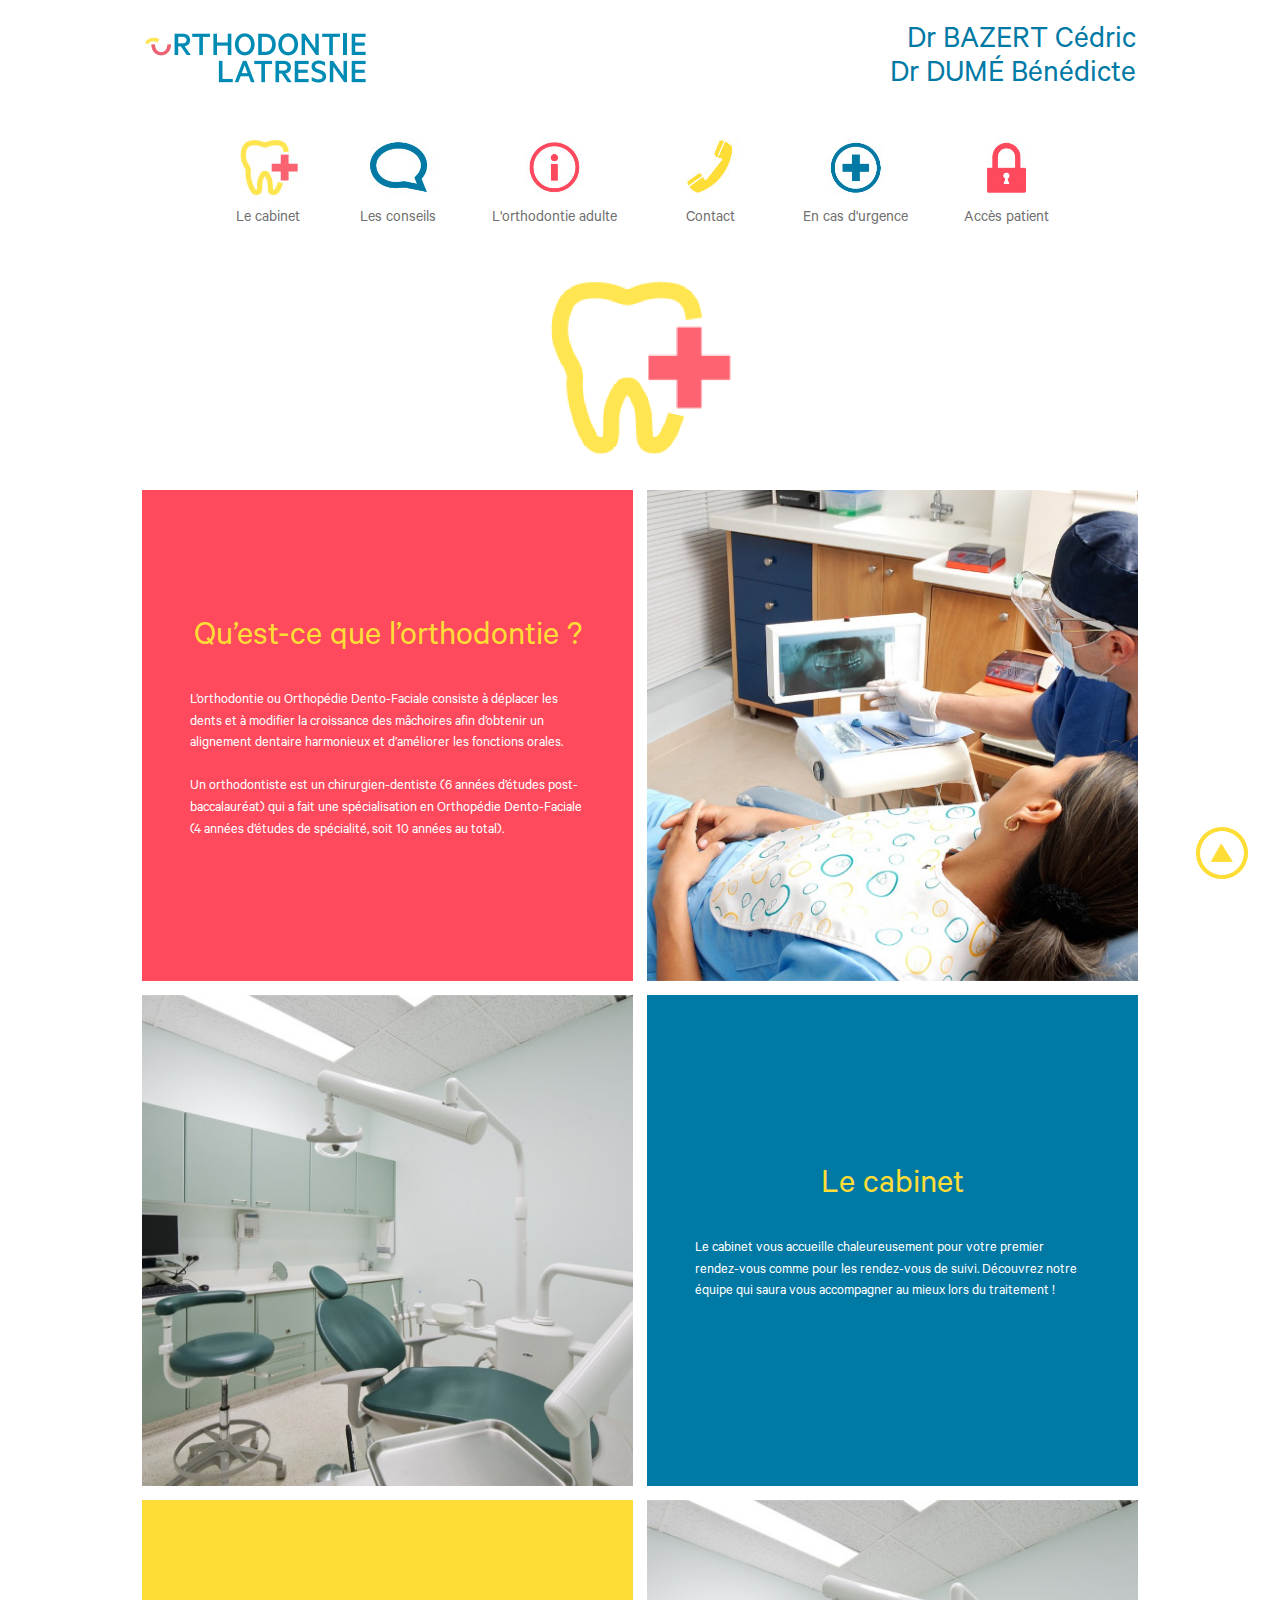
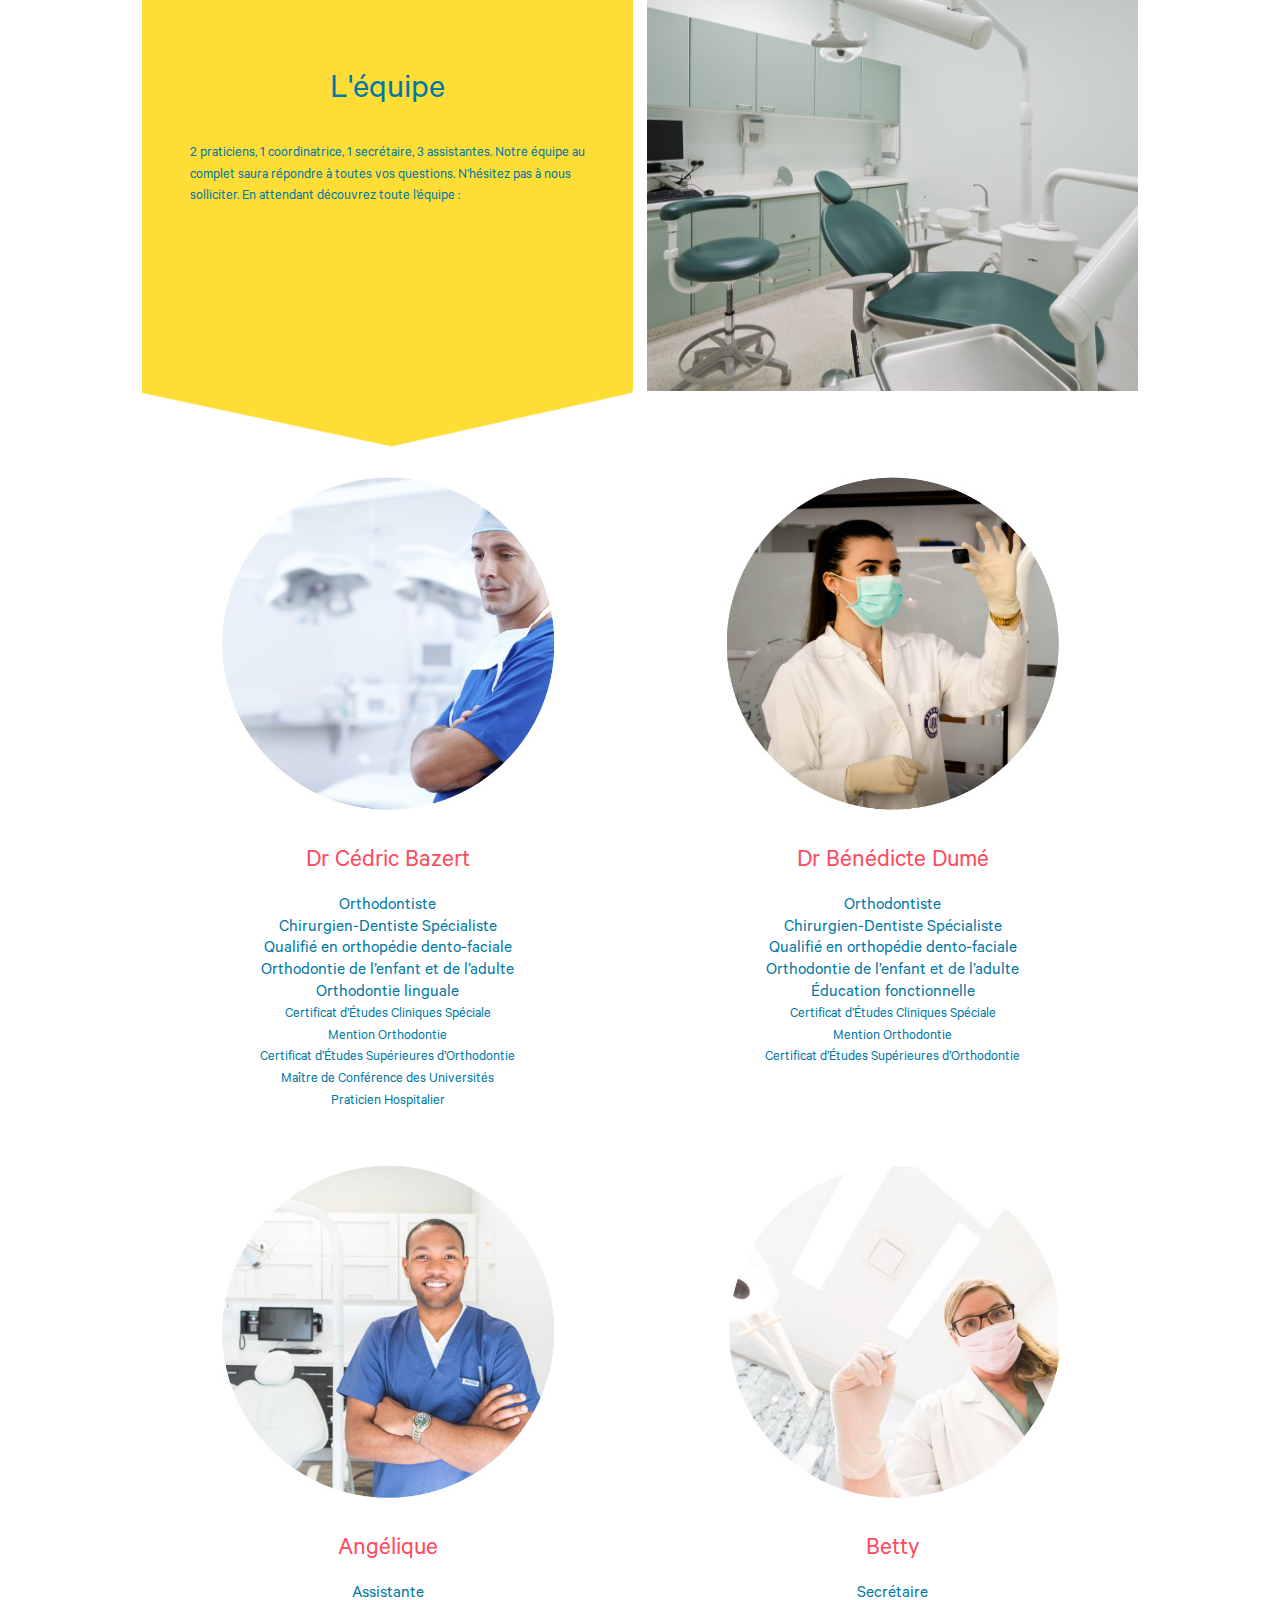
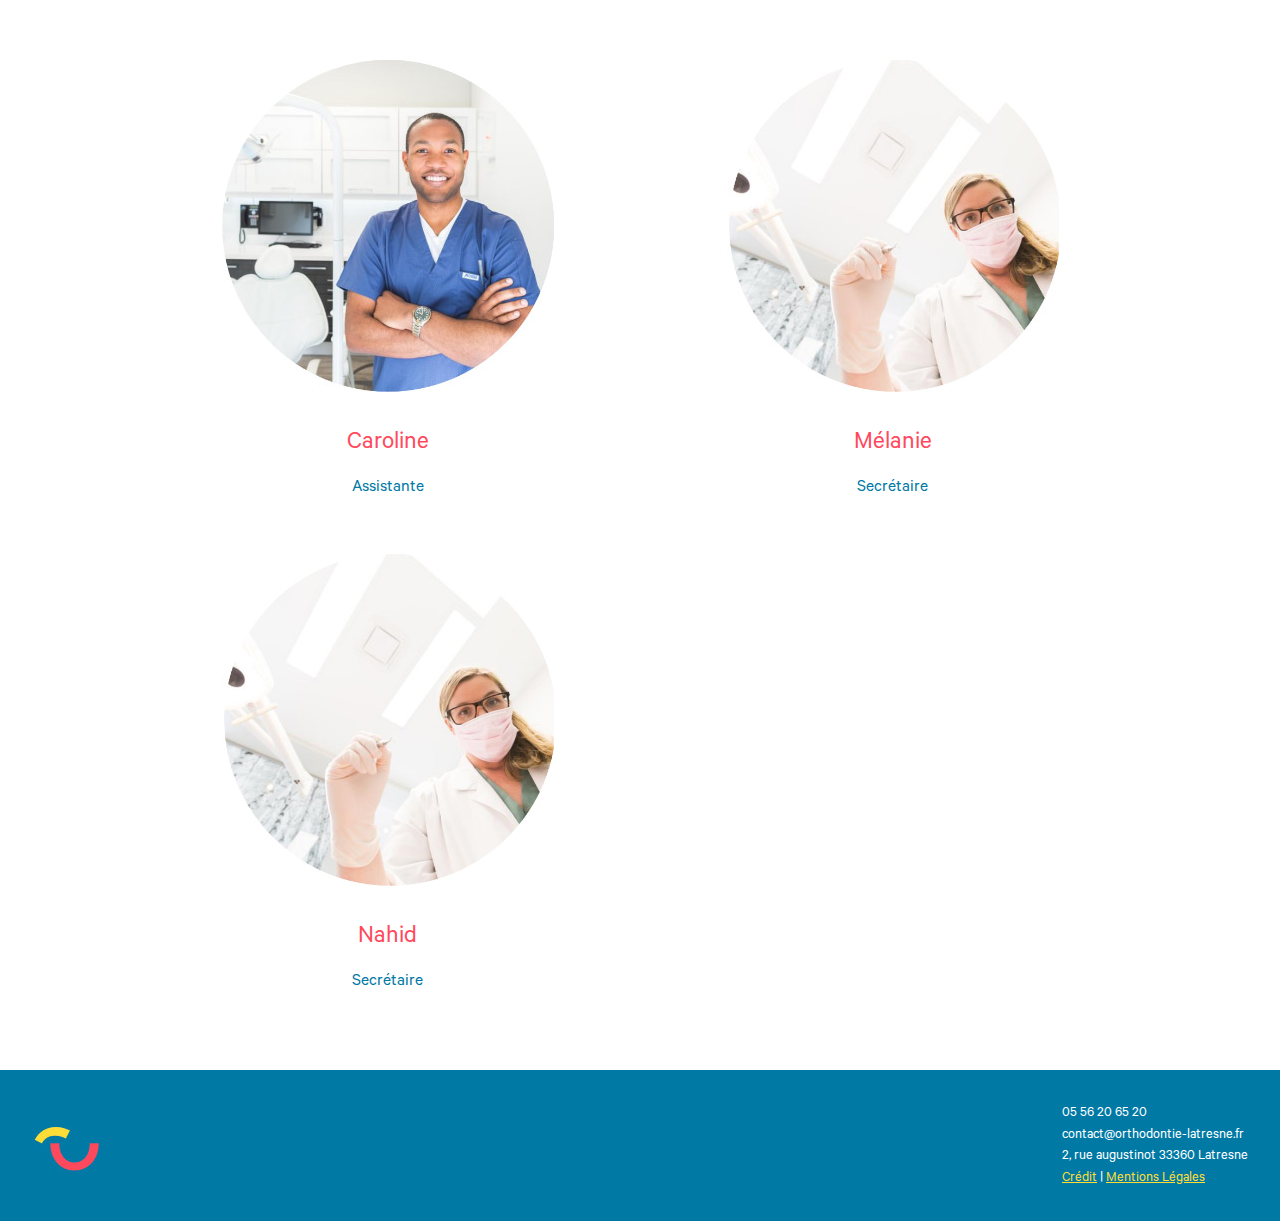
==== cabinet.html @ e1a54021 "V0.4" ====
<!DOCTYPE html>
<html>
<head>
	<meta charset="utf-8">
  <!--<meta http-equiv="Content-Type" content="text/html; charset=UTF-8">-->
  <meta name="viewport" content="width=device-width, initial-scale=1.0">

  <title>Orthodontie Lastresne</title>
<!--[if lt IE 9]>
  <script src="https://oss.maxcdn.com/libs/html5shiv/3.7.0/html5shiv.js"></script>
<![endif]-->
    <link rel="stylesheet" href="css/normalize.css">
  <link href="css/fontawesome-all.css" rel="stylesheet">
   <link rel="stylesheet" href="css/animate.css">
      <link rel="stylesheet" href="css/bootstrap.min.css">
    <link rel="stylesheet" href="style.css">
</head>
<body>


<div class="container-loader">
	<div class="aucentre text-center">
		<span class="loader align-middle"></span>
	</div>
</div>


<header class="d-none" id="top">
	<a class="navbar-brand" href="index.html"><img src="logo.png" alt="Orhodontie Latresne"></a>
	<div class="docteurs">
		 Dr BAZERT Cédric <br>
     Dr DUMÉ Bénédicte
	</div>
</header>


<nav class="navbar d-none"> <!-- navbar-expand-lg navbar-light -->

<!--
  <button class="navbar-toggler" type="button" data-toggle="collapse" data-target="#navbarSupportedContent" aria-controls="navbarSupportedContent" aria-expanded="false" aria-label="Toggle navigation">
    <span class="navbar-toggler-icon"></span>
  </button>
-->

  <div class="navbar-collapse" id="navbarSupportedContent"> <!-- collapse -->
    <ul class="navbar-nav"> <!--  mr-auto -->

     <!-- <li class="nav-item active">
        <a class="nav-link" href="#">Home <span class="sr-only">(current)</span></a>
      </li>-->

      <li class="nav-item">
        <a class="nav-link" href="cabinet.html">
          <img src="menu_cabinet.jpg" alt="Le cabinet"><span class="texte-menu"><br>Le cabinet</span>
      </a>
      </li>
      <li class="nav-item">
        <a class="nav-link" href="conseils.html">
          <img src="menu_conseils.jpg" alt="Les conseils"><span class="texte-menu"><br>Les conseils</span>
      </a>
      </li>
      <li class="nav-item">
        <a class="nav-link" href="ortho.html">
          <img src="menu_orthodontie.jpg" alt="L'orthodontie adulte"><span class="texte-menu"><br>L'orthodontie adulte</span>
      </a>
      </li>
      <li class="nav-item">
        <a class="nav-link" href="contact.html">
          <img src="menu_contact.jpg" alt="Contact"><span class="texte-menu"><br>Contact</span>
      </a>
      </li>
      <li class="nav-item">
        <a class="nav-link" href="urgence.html">
          <img src="menu_urgence.jpg" alt="En cas d'urgence"><span class="texte-menu"><br>En cas d'urgence</span>
        </a>
      </li>   
      <li class="nav-item">
        <a class="nav-link" href="acces.html">
          <img src="menu_acces.jpg" alt="Accès patient"><span class="texte-menu"><br>Accès patient</span>
        </a>
      </li>             
    <!--  <li class="nav-item dropdown">
        <a class="nav-link dropdown-toggle" href="#" id="navbarDropdown" role="button" data-toggle="dropdown" aria-haspopup="true" aria-expanded="false">
          Dropdown
        </a>
        <div class="dropdown-menu" aria-labelledby="navbarDropdown">
          <a class="dropdown-item" href="#">Action</a>
          <a class="dropdown-item" href="#">Another action</a>
          <div class="dropdown-divider"></div>
          <a class="dropdown-item" href="#">Something else here</a>
        </div>
      </li> -->

    </ul>
   <!-- <form class="form-inline my-2 my-lg-0">
      <input class="form-control mr-sm-2" type="search" placeholder="Search" aria-label="Search">
      <button class="btn btn-outline-success my-2 my-sm-0" type="submit">Search</button>
    </form>-->
  </div>
</nav>



<div style="text-align: center; " class="d-none" id="bienvenue">
    <img src="cabinetbig.png" alt="le cabinet" style="max-width: 100%; margin: 1.5rem;">
</div>




<div  id="cabinet" class="container-fluid nopacity">
  
  <div class="row mb-5">

    <div class="col-md-6 ligne" >
      <div class="blocrouge">
          <h1>Qu’est-ce que l’orthodontie ?</h1>
          <p>L’orthodontie ou Orthopédie Dento-Faciale consiste à déplacer les dents et à modifier la croissance des mâchoires afin d’obtenir un alignement dentaire harmonieux et d’améliorer les fonctions orales.<br><br> Un orthodontiste est un chirurgien-dentiste (6 années d’études post-baccalauréat) qui a fait une spécialisation en Orthopédie Dento-Faciale (4 années d’études de spécialité, soit 10 années au total).</p>
      </div>
    </div>

    <div class="col-md-6 text-left ligne">
      <img src="image2hp.jpg" alt="" class="imagecabinet">
    </div>

    <div class="col-md-6 text-right ligne">
      <img src="image4hp.jpg" alt="" class="imagecabinet">
    </div>

    <div class="col-md-6 ligne">
       <div class="blocbleu">
          <h1>Le cabinet</h1>
          <p>Le cabinet vous accueille chaleureusement pour votre premier rendez-vous comme pour les rendez-vous de suivi. Découvrez notre équipe qui saura vous accompagner au mieux lors du traitement !</p>
      </div>
    </div>




    <div class="col-md-6 ligne ">
       <div class="blocjaune bleu">
          <h1 class="bleu">L'équipe</h1>
          <p>2 praticiens, 1 coordinatrice, 1 secrétaire, 3 assistantes. Notre équipe au complet saura répondre à toutes vos questions. N’hésitez pas à nous solliciter. En attendant découvrez toute l’équipe :</p>

      </div>
       <img src="flechejaune.png" class="flechejaune">
    </div>

      <div class="col-md-6 text-left ligne">
      <img src="image4hp.jpg" alt="" class="imagecabinet">
    </div>

  </div>






  <div class="row mb-5">

    <div class="col-md-6 text-center ligne mt-4">
      <img src="equipe2.jpg" alt="">
      <h2>Dr Cédric Bazert</h2>
      <p class="bleu">
        <span>Orthodontiste <br>
        Chirurgien-Dentiste Spécialiste  <br>
        Qualifié en orthopédie dento-faciale  <br>
        Orthodontie de l’enfant et de l’adulte  <br>
        Orthodontie linguale  <br></span>
        Certificat d’Études Cliniques Spéciale  <br>
        Mention Orthodontie  <br>
        Certificat d’Études Supérieures d’Orthodontie  <br>
        Maître de Conférence des Universités  <br>
        Praticien Hospitalier <br>
      </p>
    </div>

    <div class="col-md-6 text-center ligne mt-4">
      <img src="equipe1.jpg" alt="">
      <h2>Dr Bénédicte Dumé</h2>
      <p class="bleu">
        <span>Orthodontiste <br>
        Chirurgien-Dentiste Spécialiste  <br>
        Qualifié en orthopédie dento-faciale  <br>
        Orthodontie de l’enfant et de l’adulte  <br>
        Éducation fonctionnelle  <br></span>
        Certificat d’Études Cliniques Spéciale  <br>
        Mention Orthodontie  <br>
        Certificat d’Études Supérieures d’Orthodontie  <br>
      </p>
    </div>

    <div class="col-md-6 text-center ligne mt-4">
      <img src="equipe3.jpg" alt="">
      <h2>Angélique</h2>
      <p class="bleu">
        <span>Assistante</span>
      </p>
    </div>


    <div class="col-md-6 text-center ligne mt-4">
      <img src="equipe4.jpg" alt="">
      <h2>Betty</h2>
      <p class="bleu">
        <span>Secrétaire</span>
      </p>
    </div>

    <div class="col-md-6 text-center ligne mt-4">
      <img src="equipe3.jpg" alt="">
      <h2>Caroline</h2>
      <p class="bleu">
        <span>Assistante</span>
      </p>
    </div>


    <div class="col-md-6 text-center ligne mt-4">
      <img src="equipe4.jpg" alt="">
      <h2>Mélanie</h2>
      <p class="bleu">
        <span>Secrétaire</span>
      </p>
    </div>

    <div class="col-md-6 text-center ligne mt-4">
      <img src="equipe4.jpg" alt="">
      <h2>Nahid</h2>
      <p class="bleu">
        <span>Secrétaire</span>
      </p>
    </div>

</div>







</div>













<footer class="d-none">
  <img src="logofooter.jpg" alt="" />
  <div>
    05 56 20 65 20 <br>
    contact@orthodontie-latresne.fr<br>
    2, rue augustinot 33360 Latresne<br>
    <a href="" >Crédit</a> | <a href="">Mentions Légales</a>
  </div>
</footer>




<a href="#top" id="backtotop" title="Retourner en haut de la page" style="display: block;"></a>






 <script src="https://ajax.googleapis.com/ajax/libs/jquery/1.9.1/jquery.min.js"></script>
	 <script src="js/bootstrap.min.js" type="text/javascript" charset="utf-8"></script>
<script type='text/javascript' src='js/smooth-scroll.min.js'></script>
	 	<script type='text/javascript' src='js/script.js'></script>


</body>
</html>
---- style.css ----
/*
Theme Name: Orthodontie Lastresne
Theme URI: http://understrap.com
Author: Holger Koenemann
Author URI: http://www.holgerkoenemann.de
GitHub Theme URI: https://github.com/understrap/understrap
Description: Combination of Automattic´s _s theme and Bootstrap 4. Made as a solid starting point for your next theme project and WordPress website. Use it as starter theme or as a parent theme. It is up to you. Including Font Awesome support, built-in widget slider and much more you need for basic websites. IMPORTANT: All developer dependencies are not bundled with this install file. Just download the .zip, extract it and run "npm install" and "gulp copy-assets" inside the extracted /understrap folder.
That downloads everything and moves it in place so that you can recompile your CSS and JS files;
A developer version (with Gulp/node and Sass sources) is available on gitHub: https://github.com/understrap/understrap
A child theme is available on Github, too: https://github.com/understrap/understrap-child;
Version: 0.8.8
License: UnderStrap WordPress Theme, Copyright 2013-2017 Holger Koenemann
UnderStrap is distributed under the terms of the GNU GPL version 2
License URI: http://www.gnu.org/licenses/gpl-2.0.html
Text Domain: understrap
Tags: one-column, custom-menu, featured-images, theme-options, translation-ready

This theme, like WordPress, is licensed under the GPL.
UnderStrap is based on Underscores http://underscores.me/, (C) 2012-2016 Automattic, Inc.

Resource Licenses:
Font Awesome: http://fontawesome.io/license (Font: SIL OFL 1.1, CSS: MIT License)
Bootstrap: http://getbootstrap.com | https://github.com/twbs/bootstrap/blob/master/LICENSE (Code licensed under MIT, documentation under CC BY 3.0.)
Owl Carousel 2: http://www.owlcarousel.owlgraphic.com/ | https://github.com/smashingboxes/OwlCarousel2/blob/develop/LICENSE (Code licensed under MIT)
and of course
jQuery: https://jquery.org | (Code licensed under MIT)
WP Bootstrap Navwalker by Edward McIntyre: https://github.com/twittem/wp-bootstrap-navwalker | GNU GPL
*/

/*
This file is just used to identify the theme in WordPress.
The compiled CSS output can be found in /css/theme.css
The SASS sources for it can be found in /sass/
The dependencies can be found in /src/ after running "gulp copy-assets" terminal command

...and now go out and play!
*/



	    #wpadminbar{
        display:none;
    }



@font-face {
  font-family: Calibre;
  src: url(Calibre-Regular.otf);
}

html{
		overflow: hidden;
}

html, body{
	width: 100%;
	height: 100%;
	font-size: 100%; 
	font-weight: 400;
	color: #FFFFFF;
	background-color: white;
	font-family: Calibre;

}

header{
padding: 1rem;
display: flex;
justify-content: space-between;
align-items: center;
	max-width: 80%;
	margin: 0 auto;
}


.docteurs{
	/*display: inline;*/
	text-align: right;
	color: #0079A5;
	font-size: 2rem;
	line-height: 1.06;
	
}




/*
.navbar-collapse{
	justify-content: center;
}*/


/*
.navbar, .navbar-collapse{
	justify-content: center;
}*/

.navbar-nav{
	justify-content: space-around;
	flex-direction: row;
	max-width: 70%;
	margin: 0 auto;
	flex-wrap: wrap;
}

.nav-link{
	text-align: center;
}

.navbar-light .navbar-nav .nav-link{
	text-align: center;
}

.texte-menu{
	color: #707070;
}

#hp {
	/*text-align: center;*/
	max-width: 80%;
	margin: 0 auto;
}

#hp div {
padding-right: 7px;
padding-left: 7px;
padding-bottom: 14px;
}

#hp img {
max-width: 100%;
}

footer{
	background-color: #0079A5;
	padding: 2rem;
display: flex;
justify-content: space-between;
align-items: center;
color: white;
font-size: .9rem;
}

footer a {
	color : #FFDD37;
	text-decoration: underline;
}
footer a:hover {
	color : #FF495D;
	text-decoration: none;
}

#cabinet {
	/*text-align: center;*/
	max-width: 80%;
	margin: 0 auto;
}
#cabinet div {
padding-right: 7px;
padding-left: 7px;


}
#cabinet .ligne {
margin-bottom: 14px;
}

#cabinet .blocrouge {
background-color: #FF495D; 
max-width:503px; 
height: 100%; 
width: 100%; 
padding: 3rem;
float: right;
overflow: auto;
display: flex;
flex-direction: column;
justify-content: center;
}



#cabinet .blocbleu {
background-color: #0079A5; 
max-width:503px; 
/*max-height: 503px; */
height: 100%; 
width: 100%; 
padding: 3rem;
float: left;
overflow: auto;
display: flex;
flex-direction: column;
justify-content: center;
/*margin-right:auto; 
margin-left:0;*/

}

#cabinet .blocjaune {
background-color: #FFDD37; 
max-width:503px; 
/*max-height: 503px; */
height: 100%; 
width: 100%; 
padding: 3rem;
float: right;
overflow: auto;
display: flex;
flex-direction: column;
justify-content: center;
/*margin-right:auto; 
margin-left:0;*/

}

 img {
max-width: 100%;
}


#cabinet h1 {
font-size: 2.2rem;
color: #FFDD37;
text-align: center;
margin-bottom: 2rem;
}

#cabinet h2 {
font-size: 1.6rem;
color: #FF495D;
margin-top: 2.2rem;
margin-bottom: 1.2rem;
}


#cabinet p {
font-size: 0.9rem;
font-weight: 200;
}

#cabinet p span{
font-size: 1.1rem;
font-weight: 200;
line-height: 1.2rem;
}


.nopacity{
	opacity: 0;
}

#cabinet .bleu{
	color: #0079A5;
}

#cabinet .flechejaune{
width: 100%;
position: relative;
bottom: 0px;
max-width:503px; 
float: right;
}




.bleu{
	color: #0079A5;
}

.rouge{
	color: #FF495D;
}

.jaune{
	color: #FFDD37;
}


#sousmenuconseils .fixed{
position: fixed;
top:100px;
z-index: 100;
background-color: white;
}


#sousmenuconseils a {
	padding-right: 0px;
padding-left: 30px;
}

.bgrouge{
	background-color: #FF495D;
	display: flex;
flex-direction: column;
justify-content: space-around;
align-items: center;
padding: 2rem;
padding-bottom: 1rem;
height: 100%;
}


.bgjaune{
	background-color: #FFDD37;
	display: flex;
flex-direction: column;
justify-content: space-around;
align-items: center;
padding: 2rem;
padding-bottom: 1rem;
height: 100%;
}

.bgbleu{
	background-color: #0079A5;;
	display: flex;
flex-direction: column;
justify-content: space-around;
align-items: center;
padding: 2rem;
padding-bottom: 1rem;
height: 100%;
}


.bgblanc{
	background-color: #FFF;
	display: flex;
flex-direction: column;
justify-content: space-around;
align-items: center;
/*padding: 2rem;*/
padding-bottom: 1rem;
height: 100%;
}

a{
	color: white; 
}
a:hover{
	color: inherit; 
   -webkit-transition: all 1s; /* Safari prior 6.1 */
  transition: all 1s;
}
 .bloc a{
	 
   -webkit-transition: all 1s; /* Safari prior 6.1 */
  transition: all 1s;
}
 .bloc a:hover{
	
  transform: scale(.98, .98);
   -webkit-transition: all 1s; /* Safari prior 6.1 */
  transition: all 1s;
}

 .bloc2 a{
 /*	color: inherit;*/

   -webkit-transition: all 1s; /* Safari prior 6.1 */
  transition: all 1s;
}


 .bloc2 a:hover{
	color: inherit;
 /* transform: translate(0px, 5px);
   -webkit-transition: all 1s;*/
  transition: all 1s;
}
/*
 .bloc2 a:hover>.arrow-downbleu{
	color: inherit;
  transform: translate(0px, 5px);
   -webkit-transition: all 1s; 
  transition: all 1s;
}*/

.bloc2:hover { 
  transform: translate(0px, 4px);
   -webkit-transition: all 1s; /* Safari prior 6.1 */
  transition: all 1s;
 }

a.bleu, a.rouge, a.jaune{
	
	-webkit-transition: all 1s; /* Safari prior 6.1 */
  transition: all 1s;

}


a.bleu:hover{
/* outline: 5px solid grey;*/
color: #0079A5;
 /*color: #FF495D;*/
 /*text-decoration: none;*/
 -webkit-transition: all 1s; /* Safari prior 6.1 */
  transition: all 1s;
 /* transform: scale(.9, .9);*/
}
 a.rouge:hover{
 /*outline: 5px solid grey;*/
 color: #FF495D;
 /*color: #0079A5;*/
 /*text-decoration: none;*/
 -webkit-transition: all 1s; /* Safari prior 6.1 */
  transition: all 1s;
 /* transform: scale(.9, .9);*/
}
 a.jaune:hover{
 /*outline: 5px solid grey;*/
 color: #FFDD37;
 /*color: #0079A5;*/
 /*text-decoration: none;*/
 -webkit-transition: all 1s; /* Safari prior 6.1 */
  transition: all 1s;
 /* transform: scale(.9, .9);*/
}




.arrow-downrouge {
  width: 0; 
  height: 0; 
  border-left: 200px solid transparent;
  border-right: 200px solid transparent;
  
  border-top: 40px solid #FF495D;
 /* -webkit-transition: all 1s;
  transition: all 1s;*/
}

.arrow-downbleu {
  width: 0; 
  height: 0; 
  border-left: 200px solid transparent;
  border-right: 200px solid transparent;
  display: block;
  border-top: 40px solid #0079A5;
 /* -webkit-transition: all 1s; 
  transition: all 1s;*/
}

.arrow-downjaune {
  width: 0; 
  height: 0; 
  border-left: 200px solid transparent;
  border-right: 200px solid transparent;
  
  border-top: 40px solid #FFDD37;
 /* -webkit-transition: all 1s; 
  transition: all 1s;*/
}




#conseils {
	/*text-align: center;*/
	max-width: 80%;
	margin: 0 auto;
}

#conseils .blocrouge {
background-color: #FF495D; 
max-width:503px; 
height: 100%; 
width: 100%; 
padding: 3rem;
float: right;
overflow: auto;
display: flex;
flex-direction: column;
justify-content: center;
}


#conseils h1 {
font-size: 2.2rem;
color: #FFDD37;
text-align: center;
margin-bottom: 2rem;
}


#conseils .ligne {
padding-right: 7px;
padding-left: 7px;
margin-bottom: 14px;
}

#conseils .ligne2 {
padding-right: 4px;
padding-left: 4px;
margin-bottom: 4px;
}

#conseils .bloc2 {
padding: 4px;
}

#conseils .bloc {
padding: 3px;
}


#conseils p {
font-size: 0.9rem;
font-weight: 200;
}


	
	.video-responsive{
    overflow:hidden;
    margin-top: 1rem;
    padding-bottom:56.25%;
    position:relative;
    height:0;
}
.video-responsive iframe{
    left:0;
    top:0;
    height:100%;
    width:100%;
    position:absolute;
}
  .video-fluid{
	  height:100%;
	  width:100%;
	  /* background-color: black; */
  }  



#backtotop {
  display: none; /* Hidden by default */
  position: fixed; /* Fixed/sticky position */
  bottom: 20px; /* Place the button at the bottom of the page */
  right: 30px; /* Place the button 30px from the right */
  z-index: 99; /* Make sure it does not overlap */
  border: none; /* Remove borders */
  outline: none; /* Remove outline */
  /*background-color: red; */
  color: white; /* Text color */
  cursor: pointer; /* Add a mouse pointer on hover */
  padding: 15px; /* Some padding */
  border-radius: 30px; /* Rounded corners */
/*background-color: rgba(0, 0, 0, 1);
            background-repeat: no-repeat;
            background-position: center center;*/
background-image: url(flechetotop.png);  
            height: 55px;
            width: 55px;
            /*transform: rotate(-90deg);*/
}

#backtotop:hover {
  background-color: #555; /* Add a dark-grey background on hover */
}



/*****************LOADER***************/



@keyframes tourne {
    0% { transform: rotate(0deg); }
    100% { transform: rotate(360deg); }
}

@keyframes spin {
    0% { transform: rotate(0deg); }
    100% { transform: rotate(360deg); }
}

.container-loader {
	padding: 0;
	margin: 0;
width: 100%;
height: 100%;
   background-color: #fff; 

	}

	.aucentre{
	
		width: 100%;
		height:100%;
	  transform: translate(-60px, -60px);
		-webkit-transform: translate(-60px, -60px);
	}
	
.loader {
border: 20px solid transparent;
  border-bottom: 20px solid #FF495D;
    border-top: 20px solid #FFDD37; 
    border-radius: 50%;
   width: 150px;
    height: 150px;
position: absolute;
top: 50%;
 	left: 50%;
   animation: spin 2s linear infinite;
	 -webkit-animation: spin 2s linear infinite;

}





/********************RESPONSIVE******************/



@media (max-width: 992px){

/*
	.texte-menu{
		display: none;
	}*/


	.navbar-nav{
	max-width: 95%;
}
	header{
	max-width: 95%;
}
	.docteurs{
	font-size: 1.5rem;
}

#cabinet h1 {
font-size: 1.5rem;

margin-bottom: 1rem;
}

#cabinet p {
font-size: 0.8rem;

}


}

@media (max-width: 700px){

.texte-menu{
	display: none;
}


 }



@media (min-width: 1024px){

#fichesconseils{
	max-width: 80%;
	margin: 0 auto;
}


 }


 @media (min-width: 1297px){



#videos{
	/*max-width: 80%;*/
	margin: 0 auto;
}

 }*
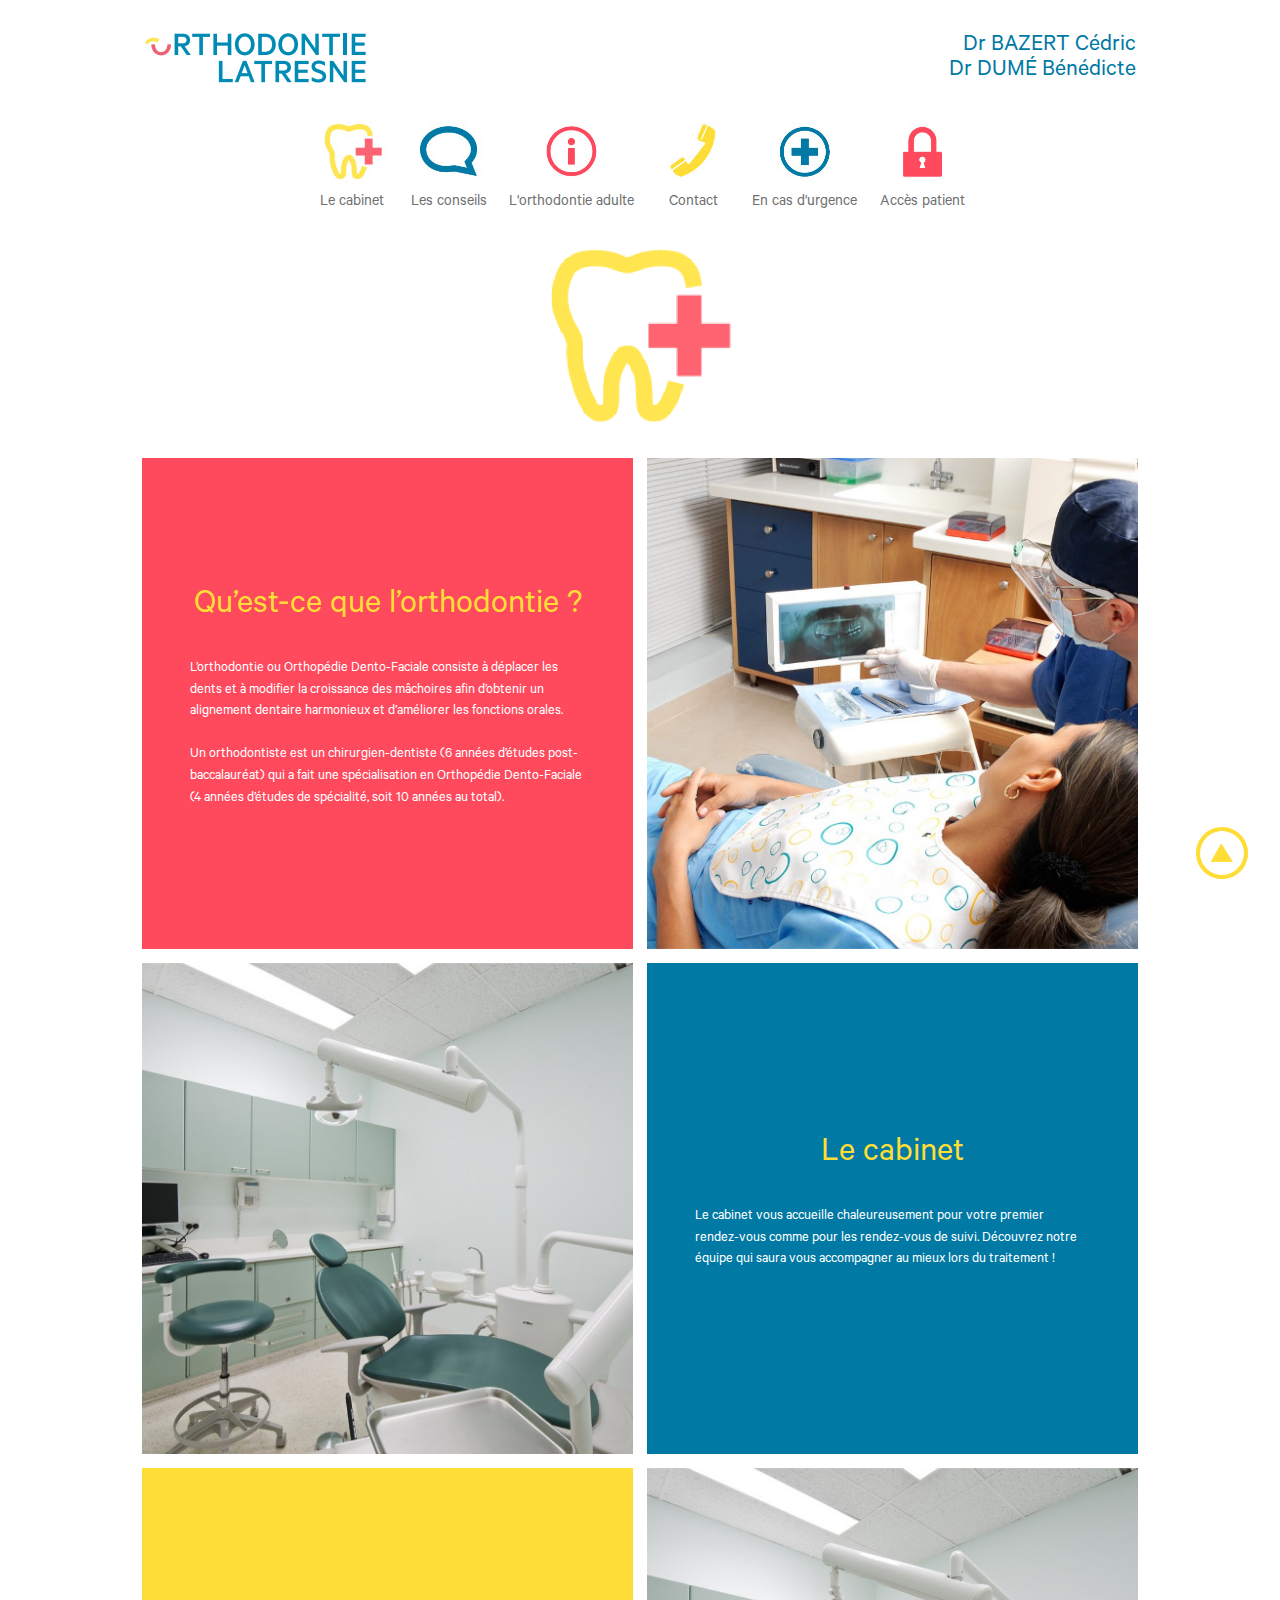
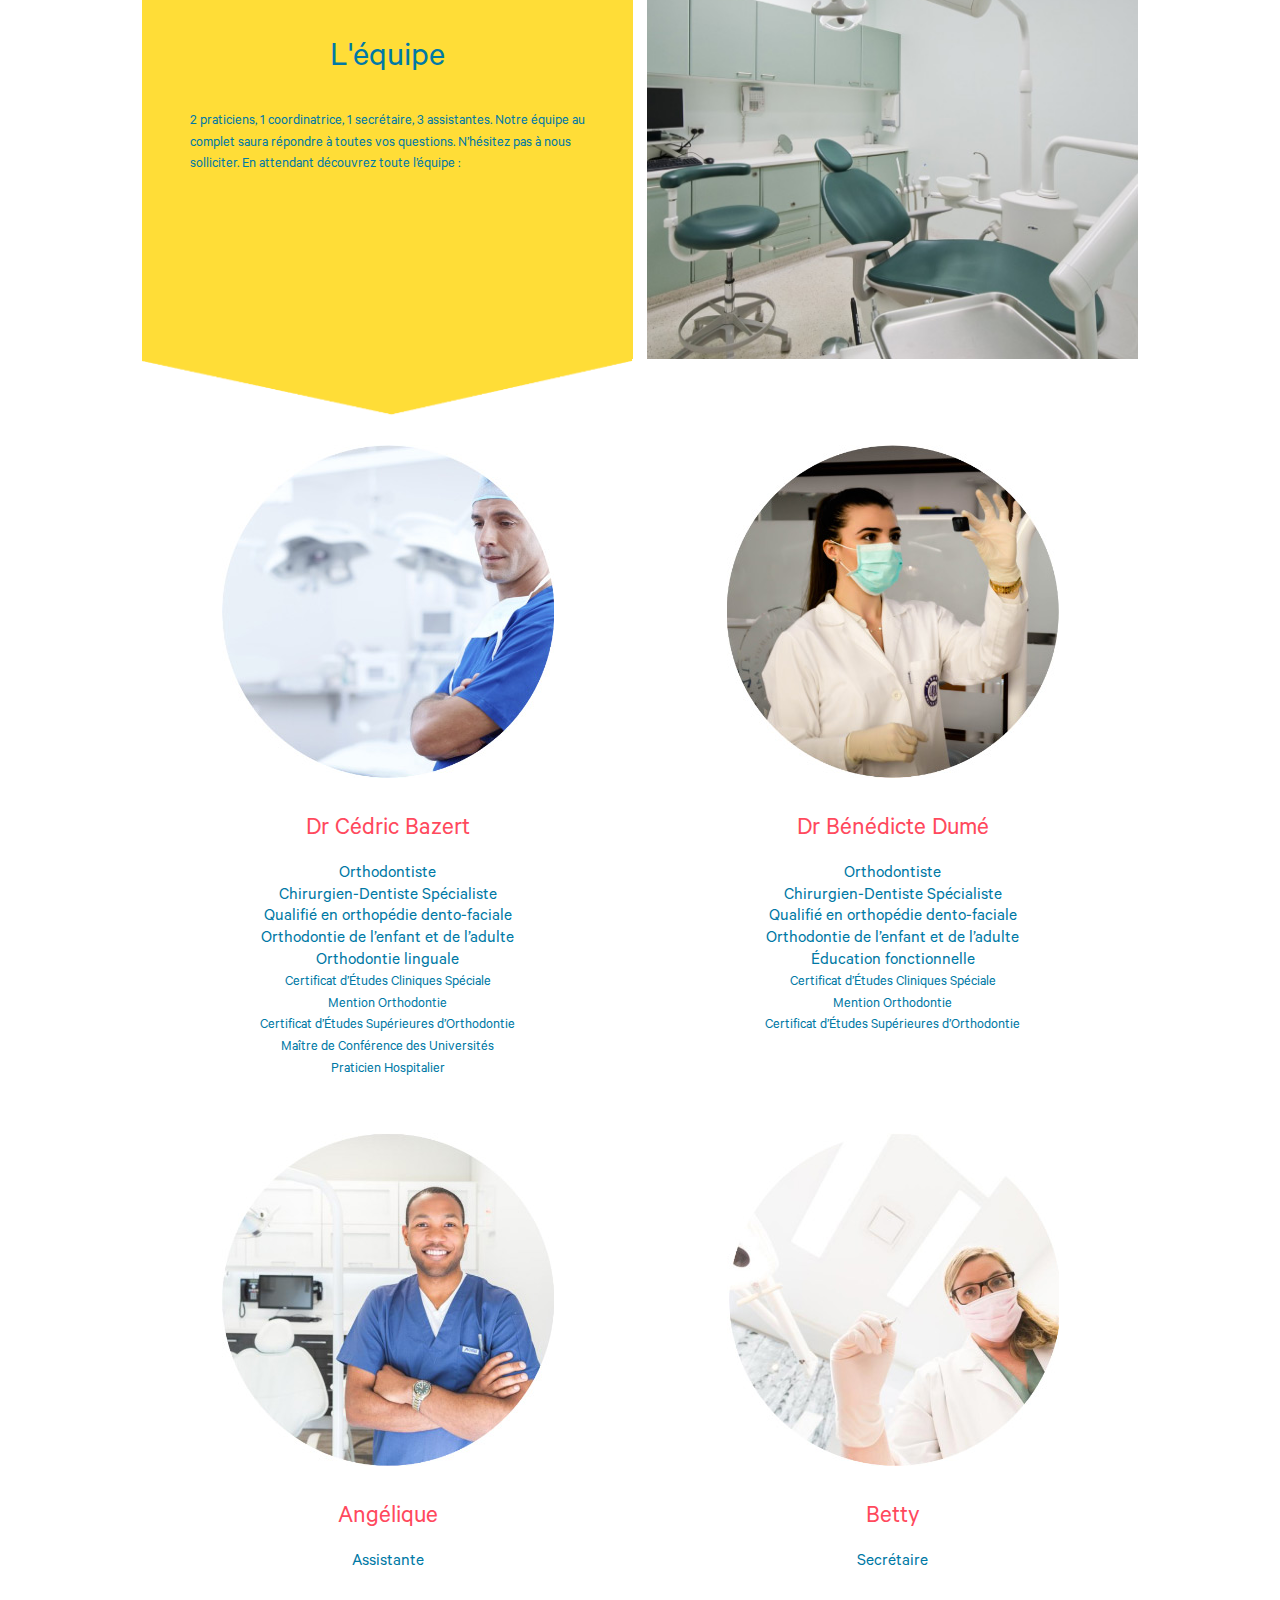
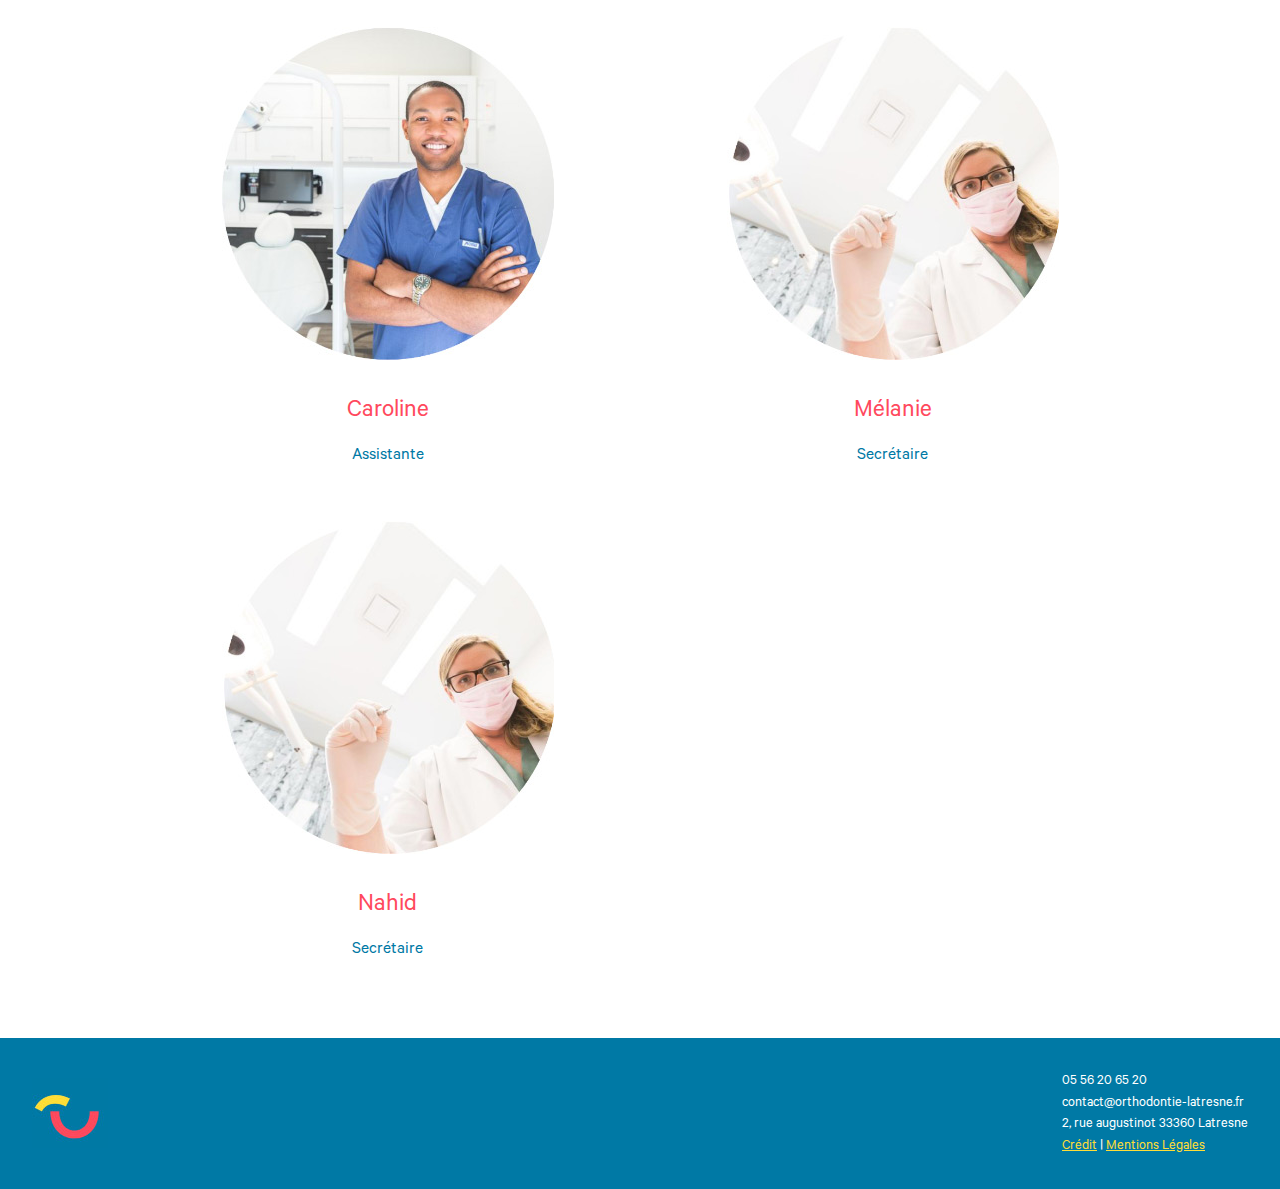
==== commit d0850802: "V0.5" ====
--- a/cabinet.html
+++ b/cabinet.html
@@ -25,16 +25,23 @@
 </div>
 
 
-<header class="d-none" id="top">
-	<a class="navbar-brand" href="index.html"><img src="logo.png" alt="Orhodontie Latresne"></a>
-	<div class="docteurs">
-		 Dr BAZERT Cédric <br>
-     Dr DUMÉ Bénédicte
-	</div>
-</header>
-
-
-<nav class="navbar d-none"> <!-- navbar-expand-lg navbar-light -->
+<header class="d-none fixed-top" id="top"> <!--  sticky-top-->
+
+  <div class="container-fluid">
+    <div class="row">
+      <div class="col-6">
+	     <a class="navbar-brand" href="index.html"><img src="logo.png" alt="Orhodontie Latresne"></a>
+     </div>
+	   <div class="col-6 docteurs">
+		   Dr BAZERT Cédric <br>
+       Dr DUMÉ Bénédicte
+	   </div>
+  </div>
+</div>
+
+
+
+<nav class="navbar d-none; margin-top: 114px;"> <!-- navbar-expand-lg navbar-light -->
 
 <!--
   <button class="navbar-toggler" type="button" data-toggle="collapse" data-target="#navbarSupportedContent" aria-controls="navbarSupportedContent" aria-expanded="false" aria-label="Toggle navigation">
@@ -101,6 +108,11 @@
 
 
 
+
+</header>
+
+
+
 <div style="text-align: center; " class="d-none" id="bienvenue">
     <img src="cabinetbig.png" alt="le cabinet" style="max-width: 100%; margin: 1.5rem;">
 </div>
--- a/style.css
+++ b/style.css
@@ -66,19 +66,31 @@
 
 header{
 padding: 1rem;
-display: flex;
+/*display: flex;
 justify-content: space-between;
-align-items: center;
+align-items: center;*/
 	max-width: 80%;
 	margin: 0 auto;
-}
+	background-color: white;
+	/*position: fixed;*/
+}
+
+header .container-fluid{
+
+	padding: 0;
+} 
+header .row{
+	align-items: center;
+	padding: 0;
+}
+
 
 
 .docteurs{
 	/*display: inline;*/
 	text-align: right;
 	color: #0079A5;
-	font-size: 2rem;
+	font-size: 1.5rem;
 	line-height: 1.06;
 	
 }
@@ -279,18 +291,23 @@
 	color: #FFDD37;
 }
 
-
+/*
 #sousmenuconseils .fixed{
 position: fixed;
 top:100px;
 z-index: 100;
 background-color: white;
-}
-
+}*/
+
+/*
+#sousmenuconseils {
+padding-top: 1rem;
+}*/
 
 #sousmenuconseils a {
 	padding-right: 0px;
 padding-left: 30px;
+
 }
 
 .bgrouge{
@@ -637,7 +654,7 @@
 	max-width: 95%;
 }
 	.docteurs{
-	font-size: 1.5rem;
+	font-size: 1rem;
 }
 
 #cabinet h1 {
@@ -660,6 +677,13 @@
 	display: none;
 }
 
+#conseils .blocrouge{
+	padding: 1rem;
+}
+#conseils h1{
+	font-size: 1.8rem;
+	margin-bottom: 1rem;
+}
 
  }
 
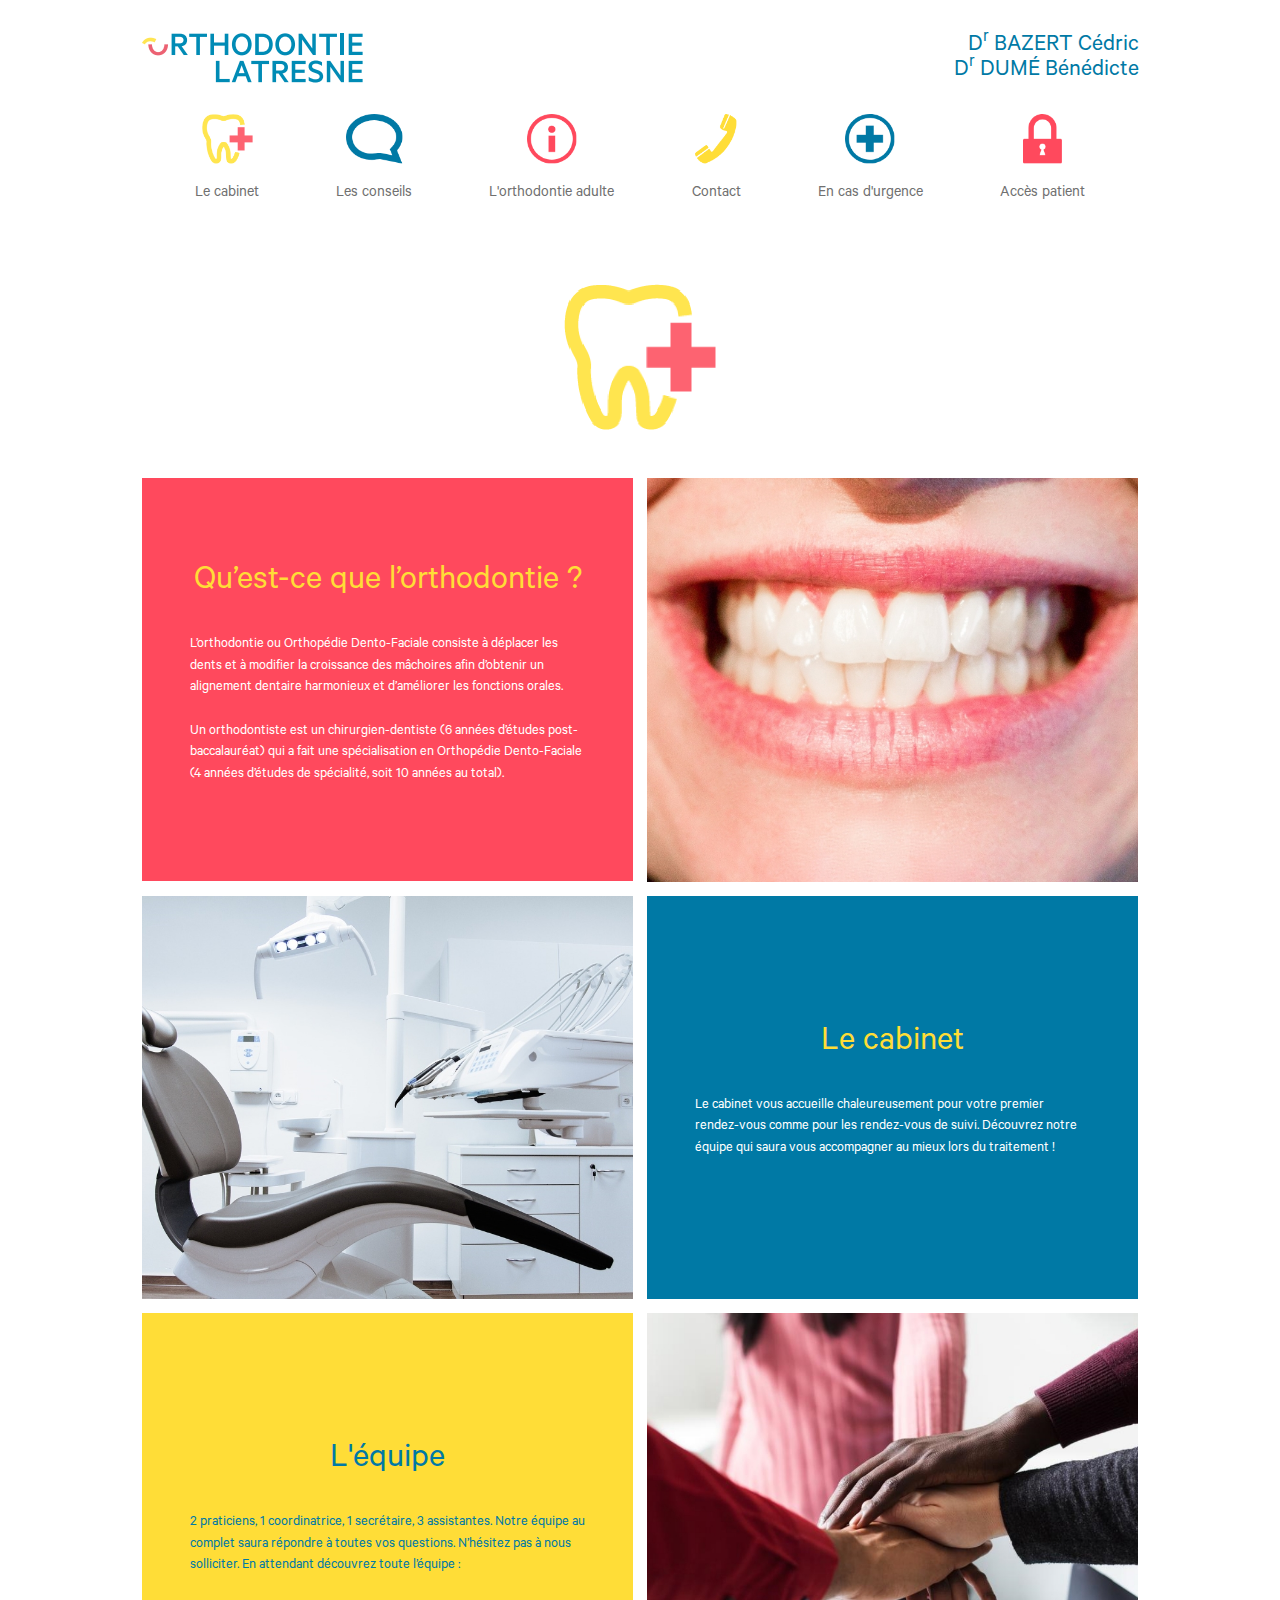
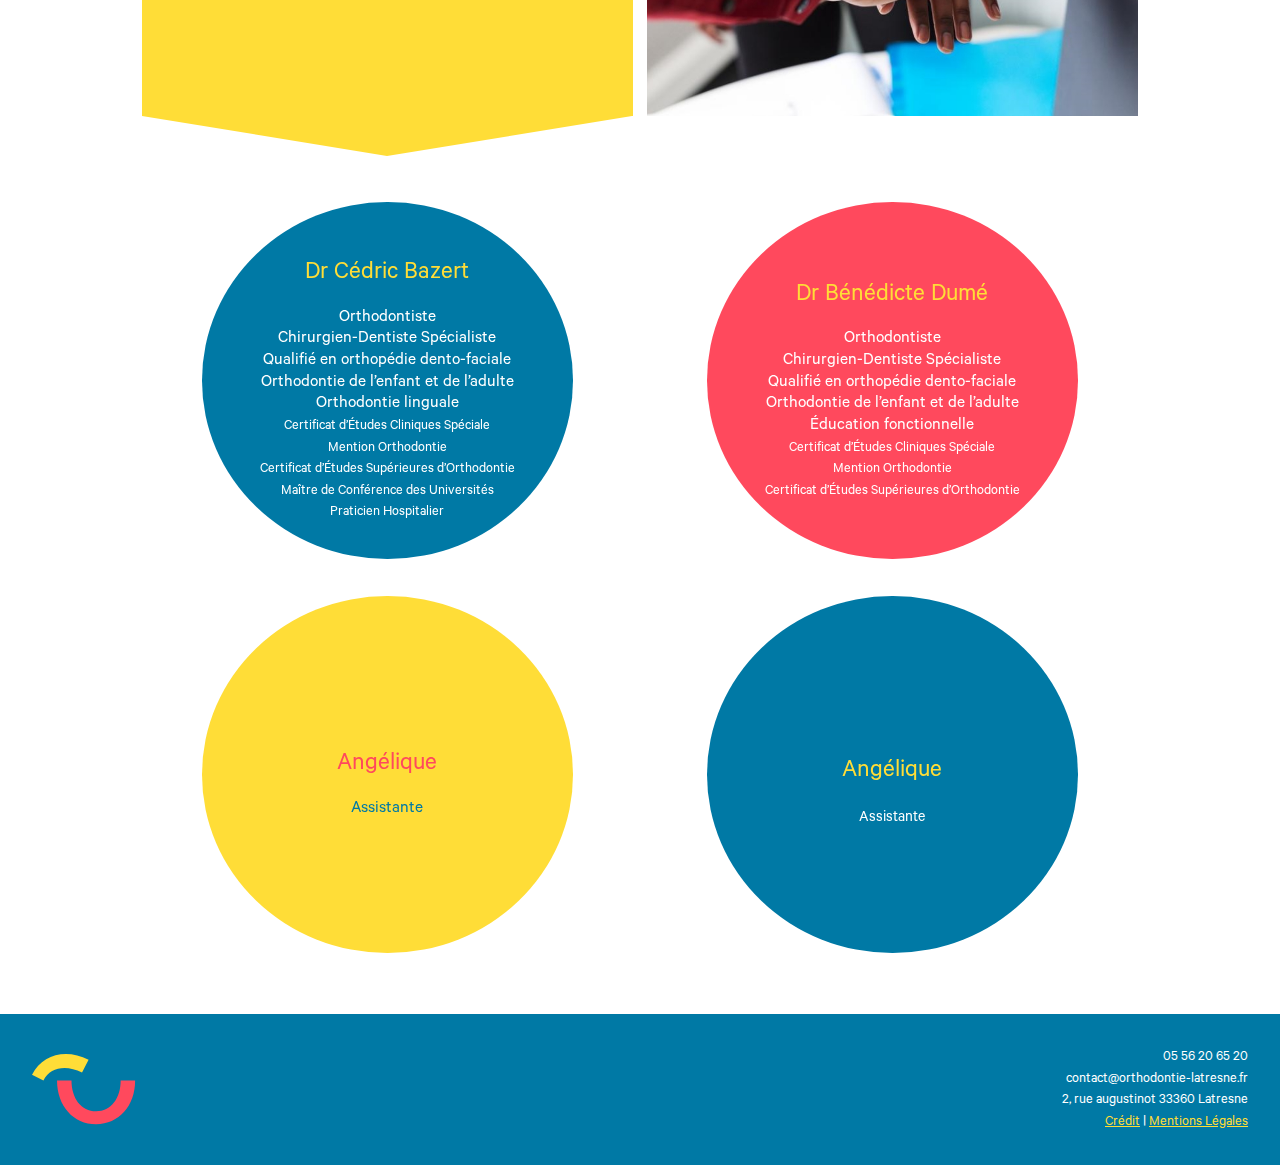
==== commit 3f539efe: "V0.8" ====
--- a/cabinet.html
+++ b/cabinet.html
@@ -25,23 +25,66 @@
 </div>
 
 
-<header class="d-none fixed-top" id="top"> <!--  sticky-top-->
+<header class="d-none fixed-top animated fadeInDown" id="top"> <!--  sticky-top-->
 
   <div class="container-fluid">
     <div class="row">
       <div class="col-6">
 	     <a class="navbar-brand" href="index.html"><img src="logo.png" alt="Orhodontie Latresne"></a>
      </div>
+ <!--   <div class="col-6 p-0">
+
+<nav class="navbar navbar-scroll d-none"> 
+
+  <div class="navbar-collapse" id="navbarSupportedContent"> 
+    <ul class="navbar-nav"> 
+
+      <li class="nav-item">
+        <a class="nav-link" href="cabinet.html">
+          <img src="img/menu_cabinet.png" alt="Le cabinet"><span class="texte-menu"><br>Le cabinet</span>
+      </a>
+      </li>
+      <li class="nav-item">
+        <a class="nav-link" href="conseils.html">
+          <img src="img/menu_conseils.png" alt="Les conseils"><span class="texte-menu"><br>Les conseils</span>
+      </a>
+      </li>
+      <li class="nav-item">
+        <a class="nav-link" href="ortho.html">
+          <img src="img/menu_ortho.png" alt="L'orthodontie adulte" ><span class="texte-menu"><br>L'orthodontie adulte</span>
+      </a>
+      </li>
+      <li class="nav-item">
+        <a class="nav-link" href="contact.html">
+          <img src="img/menu_contact.png" alt="Contact" ><span class="texte-menu"><br>Contact</span>
+      </a>
+      </li>
+      <li class="nav-item">
+        <a class="nav-link" href="urgence.html">
+          <img src="img/menu_urgence.png" alt="En cas d'urgence" ><span class="texte-menu"><br>En cas d'urgence</span>
+        </a>
+      </li>   
+      <li class="nav-item">
+        <a class="nav-link" href="acces.html">
+          <img src="img/menu_patient.png" alt="Accès patient" ><span class="texte-menu"><br>Accès patient</span>
+        </a>
+      </li>         
+
+    </ul>
+  </div>
+</nav>
+
+
+     </div>-->
 	   <div class="col-6 docteurs">
-		   Dr BAZERT Cédric <br>
-       Dr DUMÉ Bénédicte
+       D<sup>r</sup> BAZERT Cédric <br>
+       D<sup>r</sup> DUMÉ Bénédicte
 	   </div>
   </div>
 </div>
 
 
-
-<nav class="navbar d-none; margin-top: 114px;"> <!-- navbar-expand-lg navbar-light -->
+<nav class="navbar d-none "> <!-- navbar-expand-lg navbar-light -->
 
 <!--
   <button class="navbar-toggler" type="button" data-toggle="collapse" data-target="#navbarSupportedContent" aria-controls="navbarSupportedContent" aria-expanded="false" aria-label="Toggle navigation">
@@ -58,34 +101,34 @@
 
       <li class="nav-item">
         <a class="nav-link" href="cabinet.html">
-          <img src="menu_cabinet.jpg" alt="Le cabinet"><span class="texte-menu"><br>Le cabinet</span>
+          <img src="img/menu_cabinet.png" alt="Le cabinet" ><span class="texte-menu"><br>Le cabinet</span>
       </a>
       </li>
       <li class="nav-item">
         <a class="nav-link" href="conseils.html">
-          <img src="menu_conseils.jpg" alt="Les conseils"><span class="texte-menu"><br>Les conseils</span>
+          <img src="img/menu_conseils.png" alt="Les conseils"><span class="texte-menu"><br>Les conseils</span>
       </a>
       </li>
       <li class="nav-item">
         <a class="nav-link" href="ortho.html">
-          <img src="menu_orthodontie.jpg" alt="L'orthodontie adulte"><span class="texte-menu"><br>L'orthodontie adulte</span>
+          <img src="img/menu_ortho.png" alt="L'orthodontie adulte" ><span class="texte-menu"><br>L'orthodontie adulte</span>
       </a>
       </li>
       <li class="nav-item">
         <a class="nav-link" href="contact.html">
-          <img src="menu_contact.jpg" alt="Contact"><span class="texte-menu"><br>Contact</span>
+          <img src="img/menu_contact.png" alt="Contact" ><span class="texte-menu"><br>Contact</span>
       </a>
       </li>
       <li class="nav-item">
         <a class="nav-link" href="urgence.html">
-          <img src="menu_urgence.jpg" alt="En cas d'urgence"><span class="texte-menu"><br>En cas d'urgence</span>
+          <img src="img/menu_urgence.png" alt="En cas d'urgence"><span class="texte-menu"><br>En cas d'urgence</span>
         </a>
       </li>   
       <li class="nav-item">
         <a class="nav-link" href="acces.html">
-          <img src="menu_acces.jpg" alt="Accès patient"><span class="texte-menu"><br>Accès patient</span>
+          <img src="img/menu_patient.png" alt="Accès patient" ><span class="texte-menu"><br>Accès patient</span>
         </a>
-      </li>             
+      </li>         
     <!--  <li class="nav-item dropdown">
         <a class="nav-link dropdown-toggle" href="#" id="navbarDropdown" role="button" data-toggle="dropdown" aria-haspopup="true" aria-expanded="false">
           Dropdown
@@ -114,10 +157,57 @@
 
 
 <div style="text-align: center; " class="d-none" id="bienvenue">
-    <img src="cabinetbig.png" alt="le cabinet" style="max-width: 100%; margin: 1.5rem;">
-</div>
-
-
+    <img src="img/cabinet.png" alt="le cabinet" style="max-width: 100%; margin: 1.5rem;padding: 1.5rem; width:200px;">
+</div>
+
+<div class="popup mentions">
+    <div class="popupcontent mentions animated fadeInDown">
+      <div class="fermernl">
+          <!--<button class="btnfermernl">X</button>-->
+         <button class="btnfermernl"><i class="fas fa-times"></i></button>
+        </div>
+      <div class="row">
+          <div class="col-12">
+            <h3>Mentions légales</h3>
+<p>
+La loi nº 2004-575 du 21 juin 2004 pour la confiance dans l’économie numérique fait obligation au propriétaire d’un site web de porter certaines informations à la connaissance du public : <br />
+Raison sociale : <br />
+Numéro RPPS : <br />
+Siège social : <br />
+Téléphone : <br />
+Siret : <br />
+Responsable du site web : <br />
+<br />
+Ce site est conçu à titre purement informatif et est destiné à tout type de public. Il a été réalisé selon la charte ordinale de qualité relative aux sites Internet et ratifiée par le praticien.<br />
+Ces informations permettent également de présenter le cabinet.<br />
+<br />
+Tous les éléments de ce site web sont protégés par la législation sur le droit d’auteur. Par conséquent, toute reproduction totale ou partielle, utilisation, modification, etc sont interdites sans l’autorisation écrite préalable soit du docteur  soit des ayant-droits des éléments concernés.
+</p>
+          </div>
+                        
+      </div>
+  </div>
+</div>
+
+
+<div class="popup credits">
+    <div class="popupcontent credits animated fadeInDown">
+      <div class="fermernl">
+          <!--<button class="btnfermernl">X</button>-->
+         <button class="btnfermernl"><i class="fas fa-times"></i></button>
+        </div>
+      <div class="row">
+          <div class="col-12">
+            <h3>Crédits</h3>
+<p>
+Design : <a href="http://www.mcgdesign.fr/" target="blank">MCG</a><br />
+Développement : <a href="https://madmind.fr" target="blank">Mathieu Dussault</a>
+</p>
+          </div>
+                        
+      </div>
+  </div>
+</div>
 
 
 <div  id="cabinet" class="container-fluid nopacity">
@@ -132,11 +222,13 @@
     </div>
 
     <div class="col-md-6 text-left ligne">
-      <img src="image2hp.jpg" alt="" class="imagecabinet">
+      <!--<img src="image2hp.jpg" alt="" class="imagecabinet">-->
+       <img src="img/cabinet1.jpg" alt="" class="imagecabinet">
     </div>
 
     <div class="col-md-6 text-right ligne">
-      <img src="image4hp.jpg" alt="" class="imagecabinet">
+     <!-- <img src="image4hp.jpg" alt="" class="imagecabinet">-->
+      <img src="img/cabinet2.jpg" alt="" class="imagecabinet">
     </div>
 
     <div class="col-md-6 ligne">
@@ -155,11 +247,15 @@
           <p>2 praticiens, 1 coordinatrice, 1 secrétaire, 3 assistantes. Notre équipe au complet saura répondre à toutes vos questions. N’hésitez pas à nous solliciter. En attendant découvrez toute l’équipe :</p>
 
       </div>
-       <img src="flechejaune.png" class="flechejaune">
+      <!-- <img src="flechejaune.png" class="flechejaune">-->
+
+
+       <div class="arrow-downjaune2" ></div>
     </div>
 
       <div class="col-md-6 text-left ligne">
-      <img src="image4hp.jpg" alt="" class="imagecabinet">
+         <img src="img/cabinet3.jpg" alt="" class="imagecabinet">
+      <!--<img src="image4hp.jpg" alt="" class="imagecabinet">-->
     </div>
 
   </div>
@@ -171,10 +267,18 @@
 
   <div class="row mb-5">
 
-    <div class="col-md-6 text-center ligne mt-4">
-      <img src="equipe2.jpg" alt="">
-      <h2>Dr Cédric Bazert</h2>
-      <p class="bleu">
+
+
+
+
+    <div class="col-lg-6 text-center ligne mt-4" ontouchstart="this.classList.toggle('hover');">
+      <div class="flip-container">
+       <div class="flipper">
+         <div class="front" >
+            <div class='box'> 
+              <div class='content' id="circleblue">
+      <h2 class="jaune">Dr Cédric Bazert</h2>
+      <p >
         <span>Orthodontiste <br>
         Chirurgien-Dentiste Spécialiste  <br>
         Qualifié en orthopédie dento-faciale  <br>
@@ -186,12 +290,23 @@
         Maître de Conférence des Universités  <br>
         Praticien Hospitalier <br>
       </p>
-    </div>
-
-    <div class="col-md-6 text-center ligne mt-4">
-      <img src="equipe1.jpg" alt="">
-      <h2>Dr Bénédicte Dumé</h2>
-      <p class="bleu">
+              </div>
+            </div> 
+        </div>
+         <div class="back">
+          <img src="img/equipe1.png" alt="">        
+          </div>
+       </div>
+     </div>
+    </div>
+        <div class="col-lg-6 text-center ligne mt-4" ontouchstart="this.classList.toggle('hover');">
+      <div class="flip-container">
+       <div class="flipper">
+         <div class="front" >
+            <div class='box'> 
+              <div class='content' id="circlered">
+      <h2 class="jaune">Dr Bénédicte Dumé</h2>
+      <p>
         <span>Orthodontiste <br>
         Chirurgien-Dentiste Spécialiste  <br>
         Qualifié en orthopédie dento-faciale  <br>
@@ -201,15 +316,65 @@
         Mention Orthodontie  <br>
         Certificat d’Études Supérieures d’Orthodontie  <br>
       </p>
-    </div>
-
-    <div class="col-md-6 text-center ligne mt-4">
+              </div>
+            </div> 
+        </div>
+         <div class="back">
+          <img src="img/equipe2.png" alt="">        
+          </div>
+       </div>
+     </div>
+    </div>
+
+
+    <div class="col-lg-6 text-center ligne mt-4" ontouchstart="this.classList.toggle('hover');">
+      <div class="flip-container">
+       <div class="flipper">
+         <div class="front" >
+            <div class='box'> 
+              <div class='content' id="circlejaune">
+                <h2>Angélique</h2>
+                <p class="bleu">
+                <span>Assistante</span>
+              </p>
+              </div>
+            </div> 
+        </div>
+         <div class="back">
+          <img src="img/equipe3.png" alt="">        
+          </div>
+       </div>
+     </div>
+    </div>
+        <div class="col-lg-6 text-center ligne mt-4" ontouchstart="this.classList.toggle('hover');">
+      <div class="flip-container">
+       <div class="flipper">
+         <div class="front" >
+            <div class='box'> 
+              <div class='content' id="circleblue">
+                 <h2 class="jaune">Angélique</h2>
+                <span>Assistante</span>
+              </div>
+            </div> 
+        </div>
+         <div class="back">
+          <img src="img/equipe4.png" alt="">        
+          </div>
+       </div>
+     </div>
+    </div>
+
+
+
+<!--
+   <div class="col-md-6 text-center ligne mt-4">
       <img src="equipe3.jpg" alt="">
       <h2>Angélique</h2>
       <p class="bleu">
         <span>Assistante</span>
       </p>
     </div>
+
 
 
     <div class="col-md-6 text-center ligne mt-4">
@@ -243,30 +408,45 @@
       <p class="bleu">
         <span>Secrétaire</span>
       </p>
-    </div>
-
-</div>
-
-
-
-
-
-
-
-</div>
-
-
-
-
-
-
-
-
-
-
-
-
-
+    </div>-->
+
+</div>
+
+
+
+
+
+
+
+</div>
+
+
+
+
+
+
+
+<footer class="d-none">
+  <div class="container-fluid">
+    <div class="row">
+      <div class="col-6">
+        <img src="img/logofooterblanc.png" alt="" />
+      </div>
+      <div class="col-6 text-right">
+        05 56 20 65 20 <br>
+        contact@orthodontie-latresne.fr<br>
+        2, rue augustinot 33360 Latresne<br>
+        <a href="javascript:$('.popup.credits').show();" class="liencredits">Crédit</a> | <a href="javascript:$('.popup.mentions').show();"  class="lienmentions">Mentions Légales</a>
+      </div>
+    </div>
+  </div>
+</footer>
+
+
+
+
+
+<!--
 <footer class="d-none">
   <img src="logofooter.jpg" alt="" />
   <div>
@@ -276,11 +456,11 @@
     <a href="" >Crédit</a> | <a href="">Mentions Légales</a>
   </div>
 </footer>
-
-
-
-
-<a href="#top" id="backtotop" title="Retourner en haut de la page" style="display: block;"></a>
+-->
+
+
+
+<a href="#top" class="d-none"  id="backtotop" title="Retourner en haut de la page" style="display: block;"></a>
 
 
 
--- a/style.css
+++ b/style.css
@@ -38,19 +38,19 @@
 
 
 
-	    #wpadminbar{
-        display:none;
-    }
+#wpadminbar{
+	display:none;
+}
 
 
 
 @font-face {
-  font-family: Calibre;
-  src: url(Calibre-Regular.otf);
+	font-family: Calibre;
+	src: url(Calibre-Regular.otf);
 }
 
 html{
-		overflow: hidden;
+	overflow: hidden;
 }
 
 html, body{
@@ -65,35 +65,48 @@
 }
 
 header{
-padding: 1rem;
+	padding: 1rem;
 /*display: flex;
 justify-content: space-between;
 align-items: center;*/
-	max-width: 80%;
-	margin: 0 auto;
-	background-color: white;
-	/*position: fixed;*/
-}
-
-header .container-fluid{
-
-	padding: 0;
-} 
-header .row{
-	align-items: center;
-	padding: 0;
-}
-
-
-
-.docteurs{
-	/*display: inline;*/
-	text-align: right;
-	color: #0079A5;
-	font-size: 1.5rem;
-	line-height: 1.06;
-	
-}
+
+background-color: white;
+/*position: fixed;*/
+
+/*
+	   -webkit-transition: all 1s; 
+	   transition: all 1s;*/
+	}
+
+	header .container-fluid{
+
+		padding: 0;
+		max-width: 80%;
+		margin: 0 auto;
+	} 
+	header .row{
+		align-items: center;
+		padding: 0;
+	}
+
+	#sousmenuconseils{
+		max-width: 80%;
+		margin: 0 auto;
+	}
+
+	.navbar{
+		max-width: 80%;
+		margin: 0 auto;
+	}
+
+	.docteurs{
+		/*display: inline;*/
+		text-align: right;
+		color: #0079A5;
+		font-size: 1.5rem;
+		line-height: 1.06;
+
+	}
 
 
 
@@ -101,32 +114,58 @@
 /*
 .navbar-collapse{
 	justify-content: center;
-}*/
+	}*/
 
 
 /*
 .navbar, .navbar-collapse{
 	justify-content: center;
-}*/
-
-.navbar-nav{
-	justify-content: space-around;
-	flex-direction: row;
-	max-width: 70%;
-	margin: 0 auto;
-	flex-wrap: wrap;
-}
-
-.nav-link{
-	text-align: center;
-}
-
-.navbar-light .navbar-nav .nav-link{
-	text-align: center;
+	}*/
+
+	.navbar-nav{
+		justify-content: space-around;
+		flex-direction: row;
+		/*max-width: 70%;*/
+		margin: 0 auto;
+		flex-wrap: wrap;
+
+	}
+
+	.navbar-nav img{
+
+		max-height: 50px;
+		margin-bottom: 1rem;
+	}
+
+	.nav-link{
+		text-align: center;
+	}
+
+	.navbar-light .navbar-nav .nav-link{
+		text-align: center;
+	}
+
+
+	.navbar-scroll {
+		padding: 0;
+		padding-bottom: 5px;
+  /* -webkit-transition: all 0.25s ease-in;
+  transition: all 0.25s ease-in;*/
+
+}
+
+.navbar-scroll img{
+	max-height: 35px;
+	margin-bottom: 0rem;
+
+}
+.navbar-scroll .texte-menu{
+	display: none;
 }
 
 .texte-menu{
 	color: #707070;
+	/*margin-top: 1rem;*/
 }
 
 #hp {
@@ -136,25 +175,39 @@
 }
 
 #hp div {
-padding-right: 7px;
-padding-left: 7px;
-padding-bottom: 14px;
+	padding-right: 7px;
+	padding-left: 7px;
+	padding-bottom: 14px;
 }
 
 #hp img {
-max-width: 100%;
+	max-width: 100%;
 }
 
 footer{
 	background-color: #0079A5;
-	padding: 2rem;
-display: flex;
+	/*padding: 2rem;*/
+/*display: flex;
 justify-content: space-between;
-align-items: center;
+align-items: center;*/
 color: white;
 font-size: .9rem;
 }
 
+footer .container-fluid{
+	background-color: #0079A5;
+	justify-content: space-between;
+	/*color: #0079A5;*/
+	padding: 2rem;
+
+}
+
+footer .row{
+
+	justify-content: space-between;
+	align-items: center;
+
+}
 footer a {
 	color : #FFDD37;
 	text-decoration: underline;
@@ -163,6 +216,31 @@
 	color : #FF495D;
 	text-decoration: none;
 }
+
+footer .inverse{
+	background-color: #FFF;
+	justify-content: space-between;
+	color: #0079A5;
+	padding: 2rem;
+
+}
+
+footer .inverse .row{
+	background-color: #FFF;
+	justify-content: space-between;
+	align-items: center;
+
+}
+
+footer .inverse a {
+	color : #FF495D;
+	text-decoration: underline;
+}
+footer .inverse a:hover {
+	color : #FFDD37;
+	text-decoration: none;
+}
+
 
 #cabinet {
 	/*text-align: center;*/
@@ -170,93 +248,93 @@
 	margin: 0 auto;
 }
 #cabinet div {
-padding-right: 7px;
-padding-left: 7px;
+	padding-right: 7px;
+	padding-left: 7px;
 
 
 }
 #cabinet .ligne {
-margin-bottom: 14px;
+	margin-bottom: 14px;
 }
 
 #cabinet .blocrouge {
-background-color: #FF495D; 
-max-width:503px; 
-height: 100%; 
-width: 100%; 
-padding: 3rem;
-float: right;
-overflow: auto;
-display: flex;
-flex-direction: column;
-justify-content: center;
+	background-color: #FF495D; 
+	/*max-width:503px; */
+	height: 100%; 
+	width: 100%; 
+	padding: 3rem;
+	float: right;
+	overflow: auto;
+	display: flex;
+	flex-direction: column;
+	justify-content: center;
 }
 
 
 
 #cabinet .blocbleu {
-background-color: #0079A5; 
-max-width:503px; 
-/*max-height: 503px; */
-height: 100%; 
-width: 100%; 
-padding: 3rem;
-float: left;
-overflow: auto;
-display: flex;
-flex-direction: column;
-justify-content: center;
+	background-color: #0079A5; 
+	/*max-width:503px; */
+	/*max-height: 503px; */
+	height: 100%; 
+	width: 100%; 
+	padding: 3rem;
+	float: left;
+	overflow: auto;
+	display: flex;
+	flex-direction: column;
+	justify-content: center;
 /*margin-right:auto; 
 margin-left:0;*/
 
 }
 
 #cabinet .blocjaune {
-background-color: #FFDD37; 
-max-width:503px; 
-/*max-height: 503px; */
-height: 100%; 
-width: 100%; 
-padding: 3rem;
-float: right;
-overflow: auto;
-display: flex;
-flex-direction: column;
-justify-content: center;
+	background-color: #FFDD37; 
+	/*max-width:503px; */
+	/*max-height: 503px; */
+	height: 100%; 
+	width: 100%; 
+	padding: 3rem;
+	float: right;
+	overflow: auto;
+	display: flex;
+	flex-direction: column;
+	justify-content: center;
 /*margin-right:auto; 
 margin-left:0;*/
 
 }
 
- img {
-max-width: 100%;
+img {
+	max-width: 100%;
 }
 
 
 #cabinet h1 {
-font-size: 2.2rem;
-color: #FFDD37;
-text-align: center;
-margin-bottom: 2rem;
+	font-size: 2.2rem;
+	color: #FFDD37;
+	text-align: center;
+	margin-bottom: 2rem;
 }
 
 #cabinet h2 {
-font-size: 1.6rem;
-color: #FF495D;
-margin-top: 2.2rem;
-margin-bottom: 1.2rem;
+	font-size: 1.6rem;
+	color: #FF495D;
+	margin-top: 2.2rem;
+	margin-bottom: 1.2rem;
 }
 
 
 #cabinet p {
-font-size: 0.9rem;
-font-weight: 200;
+	font-size: 0.9rem;
+	font-weight: 200;
 }
 
 #cabinet p span{
-font-size: 1.1rem;
-font-weight: 200;
-line-height: 1.2rem;
+	font-size: 1.1rem;
+	font-weight: 200;
+	line-height: 1.2rem;
 }
 
 
@@ -269,91 +347,290 @@
 }
 
 #cabinet .flechejaune{
-width: 100%;
+	width: 100%;
+	position: relative;
+	bottom: 0px;
+	/*max-width:503px;*/ 
+	float: right;
+}
+
+
+
+/****************POPUP**********************/
+
+
+.popup{
+
+    position: fixed;
+    width: 100%;
+    height:100%;
+    background-color: rgba(4, 4, 21, .3);
+
+    padding-left: 20%;
+    padding-right: 20%;
+    top: 0;
+     padding-top: 10%;
+   
+    display: none;
+    z-index: 50000;
+    	transition: all .3s ease-out;
+    -webkit-transition:all .3s ease-out;
+    -o-transition:all .3s ease-out;
+    -moz-transition:all .3s ease-out;
+    -ms-transition:all .3s ease-out;
+
+ 
+    
+}
+
+.popupcontent{
 position: relative;
-bottom: 0px;
-max-width:503px; 
-float: right;
-}
-
-
+	/*background-color: #F0F0EF;*/
+     margin : 0 auto;
+    padding-top: 1.5rem;
+    padding-bottom: 1.5rem;
+    padding-left: 3rem;
+    padding-right: 3rem;
+    color: #fff;
+    box-shadow: 0px 0px 30px rgba(0, 0, 0, 0.5); 
+    overflow: auto;
+    max-height: 80%;
+    
+}
+
+.popupcontent h3{
+	color: #FFDD37;	
+	/*margin-bottom: 2rem;*/
+}
+
+.popupcontent p{
+	padding : 2rem;
+}
+
+.popupcontent.mentions, .popupcontent.credits{
+background-color: #0079A5;
+
+}
+
+.fermernl{
+
+position: absolute;
+top: 10px;
+right:10px;
+
+}
+
+.btnfermernl{
+    background-color: transparent;
+   /* background-image: url('img/fermerpopup.png');*/
+     color: #FF495D;
+     font-size: 2.1rem;
+     border: none;
+     	-webkit-transition: all 1s; /* Safari prior 6.1 */
+	transition: all 1s;
+	cursor: pointer;
+}
+
+
+.btnfermernl:hover{
+  /* background-color: #fff;*/
+     color: #fff;
+     /*opacity: .5;*/
+        border: none;
+        outline: none;
+     	-webkit-transition: all 1s; /* Safari prior 6.1 */
+	transition: all 1s;
+
+}
+
+/*****************************CARTE FLIP*****************************/
+/* entire container, keeps perspective */
+.flip-container {
+	perspective: 680;
+	-webkit-perspective : 680;
+	position: relative;
+	width: 100%;		/* desired width */
+	margin: 0 auto;
+	/*margin-bottom: 3rem;*/
+	/*min-height: 333px;*/
+
+}
+
+/*
+.flip-container:before{
+	padding-top: 100%;
+	content: "";
+	display: block;
+	}*/
+
+	/* flip the pane when hovered */
+	.flip-container:hover .flipper, .flip-container.hover .flipper {
+		transform: rotateY(180deg);
+	}
+
+/*.flip-container, .front, .back {
+	width: 320px;
+	height: 480px;
+	}*/
+
+	/* flip speed goes here */
+	.flipper {
+		transition: 0.6s;
+		transform-style: preserve-3d;
+		text-align: center;
+		position: relative;
+	}
+
+	/* hide back of pane during swap */
+	.front, .back {
+		backface-visibility: hidden;
+
+		position: absolute;
+		top: 0;
+		left: 0;
+		width: 100%;
+
+	}
+
+	/* front pane, placed above back */
+	.front {
+		z-index: 2;
+		/* for firefox 31 */
+		transform: rotateY(0deg);
+		/*	background-color: red;*/
+	}
+
+	/* back, initially hidden pane */
+	.back {
+		transform: rotateY(180deg);
+	}
+
+	.back img{
+		width: 80%; 
+		margin: 0 auto;
+	}
+
+      /*   .circle:before {
+  content: ' \25CF';
+  font-size: 333px;
+  color: red;
+  }*/
+
+
+
+  #circlered {
+  	background: #FF495D;
+   /* width: 200px;
+   height: 200px;*/
+   border-radius: 50%;
+   display: flex;
+   flex-direction: column;
+   justify-content: center;
+}
+  #circleblue {
+  	background: #0079A5;
+   /* width: 200px;
+   height: 200px;*/
+   border-radius: 50%;
+   display: flex;
+   flex-direction: column;
+   justify-content: center;
+}
+  #circlejaune {
+  	background: #FFDD37;
+   /* width: 200px;
+   height: 200px;*/
+   border-radius: 50%;
+   display: flex;
+   flex-direction: column;
+   justify-content: center;
+}
+.box{
+	position: relative;
+	width: 80%;		/* desired width */
+	margin: 0 auto;
+}
+.box:before{
+	content: "";
+	display: block;
+	padding-top: 100%; 	/* initial ratio of 1:1*/
+}
+.content{
+	position:  absolute;
+	top: 0;
+	left: 0;
+	bottom: 0;
+	right: 0;
+
+}
+
+
+/**********************************************************************/
 
 
 .bleu{
-	color: #0079A5;
+	color: #0079A5!important;
 }
 
 .rouge{
-	color: #FF495D;
+	color: #FF495D!important;
 }
 
 .jaune{
-	color: #FFDD37;
-}
-
-/*
-#sousmenuconseils .fixed{
-position: fixed;
-top:100px;
-z-index: 100;
-background-color: white;
-}*/
-
-/*
-#sousmenuconseils {
-padding-top: 1rem;
-}*/
+	color: #FFDD37!important;
+}
 
 #sousmenuconseils a {
 	padding-right: 0px;
-padding-left: 30px;
-
+	/*padding-left: 30px;*/
+	font-size: 2rem;
+	font-weight: 200;
 }
 
 .bgrouge{
 	background-color: #FF495D;
 	display: flex;
-flex-direction: column;
-justify-content: space-around;
-align-items: center;
-padding: 2rem;
-padding-bottom: 1rem;
-height: 100%;
+	flex-direction: column;
+	justify-content: space-around;
+	align-items: center;
+	padding: 2rem;
+	padding-bottom: 1rem;
+	height: 100%;
 }
 
 
 .bgjaune{
 	background-color: #FFDD37;
 	display: flex;
-flex-direction: column;
-justify-content: space-around;
-align-items: center;
-padding: 2rem;
-padding-bottom: 1rem;
-height: 100%;
+	flex-direction: column;
+	justify-content: space-around;
+	align-items: center;
+	padding: 2rem;
+	padding-bottom: 1rem;
+	height: 100%;
 }
 
 .bgbleu{
 	background-color: #0079A5;;
 	display: flex;
-flex-direction: column;
-justify-content: space-around;
-align-items: center;
-padding: 2rem;
-padding-bottom: 1rem;
-height: 100%;
+	flex-direction: column;
+	justify-content: space-around;
+	align-items: center;
+	padding: 2rem;
+	padding-bottom: 1rem;
+	height: 100%;
 }
 
 
 .bgblanc{
 	background-color: #FFF;
 	display: flex;
-flex-direction: column;
-justify-content: space-around;
-align-items: center;
-/*padding: 2rem;*/
-padding-bottom: 1rem;
-height: 100%;
+	flex-direction: column;
+	justify-content: space-around;
+	align-items: center;
+	/*padding: 2rem;*/
+	padding-bottom: 1rem;
+	height: 100%;
 }
 
 a{
@@ -361,34 +638,34 @@
 }
 a:hover{
 	color: inherit; 
-   -webkit-transition: all 1s; /* Safari prior 6.1 */
-  transition: all 1s;
-}
- .bloc a{
-	 
-   -webkit-transition: all 1s; /* Safari prior 6.1 */
-  transition: all 1s;
-}
- .bloc a:hover{
+	-webkit-transition: all 1s; /* Safari prior 6.1 */
+	transition: all 1s;
+}
+.bloc a{
+
+	-webkit-transition: all 1s; /* Safari prior 6.1 */
+	transition: all 1s;
+}
+.bloc a:hover{
 	
-  transform: scale(.98, .98);
-   -webkit-transition: all 1s; /* Safari prior 6.1 */
-  transition: all 1s;
-}
-
- .bloc2 a{
- /*	color: inherit;*/
-
-   -webkit-transition: all 1s; /* Safari prior 6.1 */
-  transition: all 1s;
-}
-
-
- .bloc2 a:hover{
+	transform: scale(.98, .98);
+	-webkit-transition: all 1s; /* Safari prior 6.1 */
+	transition: all 1s;
+}
+
+.bloc2 a{
+	/*	color: inherit;*/
+
+	-webkit-transition: all 1s; /* Safari prior 6.1 */
+	transition: all 1s;
+}
+
+
+.bloc2 a:hover{
 	color: inherit;
  /* transform: translate(0px, 5px);
-   -webkit-transition: all 1s;*/
-  transition: all 1s;
+ -webkit-transition: all 1s;*/
+ transition: all 1s;
 }
 /*
  .bloc2 a:hover>.arrow-downbleu{
@@ -396,87 +673,99 @@
   transform: translate(0px, 5px);
    -webkit-transition: all 1s; 
   transition: all 1s;
-}*/
-
-.bloc2:hover { 
-  transform: translate(0px, 4px);
-   -webkit-transition: all 1s; /* Safari prior 6.1 */
-  transition: all 1s;
- }
-
-a.bleu, a.rouge, a.jaune{
-	
-	-webkit-transition: all 1s; /* Safari prior 6.1 */
-  transition: all 1s;
-
-}
-
-
-a.bleu:hover{
-/* outline: 5px solid grey;*/
-color: #0079A5;
- /*color: #FF495D;*/
- /*text-decoration: none;*/
- -webkit-transition: all 1s; /* Safari prior 6.1 */
-  transition: all 1s;
- /* transform: scale(.9, .9);*/
-}
- a.rouge:hover{
- /*outline: 5px solid grey;*/
- color: #FF495D;
- /*color: #0079A5;*/
- /*text-decoration: none;*/
- -webkit-transition: all 1s; /* Safari prior 6.1 */
-  transition: all 1s;
- /* transform: scale(.9, .9);*/
-}
- a.jaune:hover{
- /*outline: 5px solid grey;*/
- color: #FFDD37;
- /*color: #0079A5;*/
- /*text-decoration: none;*/
- -webkit-transition: all 1s; /* Safari prior 6.1 */
-  transition: all 1s;
- /* transform: scale(.9, .9);*/
-}
-
-
-
-
-.arrow-downrouge {
-  width: 0; 
-  height: 0; 
-  border-left: 200px solid transparent;
-  border-right: 200px solid transparent;
-  
-  border-top: 40px solid #FF495D;
+  }*/
+
+  .bloc2:hover { 
+  	transform: translate(0px, 4px);
+  	-webkit-transition: all 1s; /* Safari prior 6.1 */
+  	transition: all 1s;
+  }
+
+  a.bleu, a.rouge, a.jaune{
+
+  	-webkit-transition: all 1s; /* Safari prior 6.1 */
+  	transition: all 1s;
+
+  }
+
+
+  a.bleu:hover{
+  	/* outline: 5px solid grey;*/
+  	color: #0079A5;
+  	/*color: #FF495D;*/
+  	/*text-decoration: none;*/
+  	-webkit-transition: all 1s; /* Safari prior 6.1 */
+  	transition: all 1s;
+  	/* transform: scale(.9, .9);*/
+  }
+  a.rouge:hover{
+  	/*outline: 5px solid grey;*/
+  	color: #FF495D;
+  	/*color: #0079A5;*/
+  	/*text-decoration: none;*/
+  	-webkit-transition: all 1s; /* Safari prior 6.1 */
+  	transition: all 1s;
+  	/* transform: scale(.9, .9);*/
+  }
+  a.jaune:hover{
+  	/*outline: 5px solid grey;*/
+  	color: #FFDD37;
+  	/*color: #0079A5;*/
+  	/*text-decoration: none;*/
+  	-webkit-transition: all 1s; /* Safari prior 6.1 */
+  	transition: all 1s;
+  	/* transform: scale(.9, .9);*/
+  }
+
+
+
+
+  .arrow-downrouge {
+  	width: 0; 
+  	height: 0; 
+  	border-left: 200px solid transparent;
+  	border-right: 200px solid transparent;
+
+  	border-top: 40px solid #FF495D;
  /* -webkit-transition: all 1s;
-  transition: all 1s;*/
+ transition: all 1s;*/
 }
 
 .arrow-downbleu {
-  width: 0; 
-  height: 0; 
-  border-left: 200px solid transparent;
-  border-right: 200px solid transparent;
-  display: block;
-  border-top: 40px solid #0079A5;
+	width: 0; 
+	height: 0; 
+	border-left: 200px solid transparent;
+	border-right: 200px solid transparent;
+	display: block;
+	border-top: 40px solid #0079A5;
  /* -webkit-transition: all 1s; 
-  transition: all 1s;*/
+ transition: all 1s;*/
 }
 
 .arrow-downjaune {
-  width: 0; 
-  height: 0; 
-  border-left: 200px solid transparent;
-  border-right: 200px solid transparent;
-  
-  border-top: 40px solid #FFDD37;
+	width: 0; 
+	height: 0; 
+	border-left: 200px solid transparent;
+	border-right: 200px solid transparent;
+
+	border-top: 40px solid #FFDD37;
  /* -webkit-transition: all 1s; 
-  transition: all 1s;*/
-}
-
-
+ transition: all 1s;*/
+}
+
+        .arrow-downjaune2 {
+        	width: 0; 
+        	height: 0; 
+        	border-left: 200px solid transparent;
+        	border-right: 200px solid transparent;
+        	padding: 0!important;
+        	border-top: 40px solid #FFDD37;
+        	position: absolute;
+        	bottom: -40px;
+
+ /* -webkit-transition: all 1s;
+ transition: all 1s;*/
+}
 
 
 #conseils {
@@ -486,148 +775,389 @@
 }
 
 #conseils .blocrouge {
-background-color: #FF495D; 
-max-width:503px; 
-height: 100%; 
-width: 100%; 
-padding: 3rem;
-float: right;
-overflow: auto;
-display: flex;
-flex-direction: column;
-justify-content: center;
+	background-color: #FF495D; 
+	/*max-width:503px; */
+	height: 100%; 
+	width: 100%; 
+	padding: 3rem;
+	float: right;
+	overflow: auto;
+	display: flex;
+	flex-direction: column;
+	justify-content: center;
 }
 
 
 #conseils h1 {
-font-size: 2.2rem;
-color: #FFDD37;
-text-align: center;
-margin-bottom: 2rem;
+	font-size: 2.2rem;
+	color: #FFDD37;
+	text-align: center;
+	margin-bottom: 2rem;
 }
 
 
 #conseils .ligne {
-padding-right: 7px;
-padding-left: 7px;
-margin-bottom: 14px;
+	padding-right: 7px;
+	padding-left: 7px;
+	margin-bottom: 14px;
 }
 
 #conseils .ligne2 {
-padding-right: 4px;
-padding-left: 4px;
-margin-bottom: 4px;
+	padding-right: 4px;
+	padding-left: 4px;
+	margin-bottom: 4px;
 }
 
 #conseils .bloc2 {
-padding: 4px;
+	padding: 4px;
 }
 
 #conseils .bloc {
-padding: 3px;
+	padding: 3px;
 }
 
 
 #conseils p {
-font-size: 0.9rem;
-font-weight: 200;
-}
-
-
-	
-	.video-responsive{
-    overflow:hidden;
-    margin-top: 1rem;
-    padding-bottom:56.25%;
-    position:relative;
-    height:0;
+	font-size: 0.9rem;
+	font-weight: 200;
+}
+
+
+
+.video-responsive{
+	overflow:hidden;
+	margin-top: 1rem;
+	padding-bottom:56.25%;
+	position:relative;
+	height:0;
 }
 .video-responsive iframe{
-    left:0;
-    top:0;
-    height:100%;
-    width:100%;
-    position:absolute;
-}
-  .video-fluid{
-	  height:100%;
-	  width:100%;
-	  /* background-color: black; */
-  }  
+	left:0;
+	top:0;
+	height:100%;
+	width:100%;
+	position:absolute;
+}
+.video-fluid{
+	height:100%;
+	width:100%;
+	/* background-color: black; */
+}  
 
 
 
 #backtotop {
-  display: none; /* Hidden by default */
-  position: fixed; /* Fixed/sticky position */
-  bottom: 20px; /* Place the button at the bottom of the page */
-  right: 30px; /* Place the button 30px from the right */
-  z-index: 99; /* Make sure it does not overlap */
-  border: none; /* Remove borders */
-  outline: none; /* Remove outline */
-  /*background-color: red; */
-  color: white; /* Text color */
-  cursor: pointer; /* Add a mouse pointer on hover */
-  padding: 15px; /* Some padding */
-  border-radius: 30px; /* Rounded corners */
+	display: none; /* Hidden by default */
+	position: fixed; /* Fixed/sticky position */
+	bottom: 50px; /* Place the button at the bottom of the page */
+	right: 50px; /* Place the button 30px from the right */
+	z-index: 99; /* Make sure it does not overlap */
+	border: none; /* Remove borders */
+	outline: none; /* Remove outline */
+	/*background-color: red; */
+	color: white; /* Text color */
+	cursor: pointer; /* Add a mouse pointer on hover */
+
+	/*padding: 15px; */
+	border-radius: 30px;
+
 /*background-color: rgba(0, 0, 0, 1);
             background-repeat: no-repeat;
             background-position: center center;*/
-background-image: url(flechetotop.png);  
+            background-image: url(img/flechetotop.png);  
+            background-size: contain;
             height: 55px;
             width: 55px;
             /*transform: rotate(-90deg);*/
-}
-
-#backtotop:hover {
-  background-color: #555; /* Add a dark-grey background on hover */
-}
-
-
+            -webkit-transition: all .5s ease-out; /* Safari prior 6.1 */
+            transition: all .5s ease-out;
+        }
+
+        #backtotop:hover {
+        	/*background-color: #000; */
+        	/*bottom: 25px;*/
+        	-webkit-transition: all .5s ease-out; /* Safari prior 6.1 */
+        	transition: all .5s ease-out;
+        	transform: translate(0, -5px);
+        	opacity: .8;
+        }
+
+        /************ORTHO****************/
+
+
+
+        #ortho {
+        	/*text-align: center;*/
+
+        	background-color: #0079A5;
+        }
+
+        #ortho .container-fluid{
+        	max-width: 80%;
+        	margin: 0 auto;
+        }
+
+       /* #ortho div {
+        	padding-right: 7px;
+        	padding-left: 7px;
+
+
+        }*/
+        #ortho .ligne {
+        	margin-bottom: 14px;
+        	padding-right: 7px;
+        	padding-left: 7px;
+
+        }
+
+        #ortho .blocblanc {
+        	background-color: #FFf; 
+        	/*max-width:503px; */
+        	height: 100%; 
+        	width: 100%; 
+        	padding: 3rem;
+        	float: right;
+        	overflow: auto;
+        	display: flex;
+        	flex-direction: column;
+        	justify-content: center;
+        }
+        #ortho .bloctransparent {
+
+        	height: 100%; 
+        	width: 100%; 
+        	padding: 3rem;
+        	float: right;
+        	overflow: auto;
+        	display: flex;
+        	flex-direction: column;
+        	justify-content: center;
+        }
+        #ortho .bgbleu{
+        	background-color: #0079A5;
+        	overflow: auto;
+
+        }
+
+        #ortho .bgbleu p, #ortho .bgbleu h1{
+
+        	color: white;
+
+        }
+
+
+        #ortho h1 {
+        	font-size: 2.2rem;
+        	color: #FF495D;
+        	text-align: center;
+        	margin-bottom: 2rem;
+        }
+
+        #ortho h2 {
+        	font-size: 1.6rem;
+        	color: #FF495D;
+        	margin-top: 2.2rem;
+        	margin-bottom: 1.2rem;
+        }
+
+
+        #ortho p {
+        	font-size: 0.9rem;
+        	font-weight: 200;
+        	color: #0079A5;
+        }
+
+
+        .arrow-downblanc {
+        	width: 0; 
+        	height: 0; 
+        	border-left: 200px solid transparent;
+        	border-right: 200px solid transparent;
+        	padding: 0!important;
+        	border-top: 40px solid #FFF;
+        	position: absolute;
+        	bottom: -40px;
+
+ /* -webkit-transition: all 1s;
+ transition: all 1s;*/
+}
+
+/****************CONTACT*********************/
+
+
+#contact {
+	/*text-align: center;*/
+	max-width: 80%;
+	margin: 0 auto;
+}
+#contact div {
+	padding-right: 7px;
+	padding-left: 7px;
+
+
+}
+#contact .ligne {
+	margin-bottom: 14px;
+}
+
+#contact .blocrouge {
+	background-color: #FF495D; 
+	/*max-width:503px; */
+	height: 100%; 
+	width: 100%; 
+	padding: 3rem;
+	float: right;
+	overflow: auto;
+	display: flex;
+	flex-direction: column;
+	justify-content: center;
+}
+
+
+
+#contact .blocbleu2 {
+	background-color: #0079A5; 
+	/*max-width:503px; */
+	/*max-height: 503px; */
+	height: 100%; 
+	width: 100%; 
+	padding: 3rem;
+	float: left;
+	overflow: auto;
+	display: flex;
+	flex-direction: column;
+	justify-content: center;
+/*margin-right:auto; 
+margin-left:0;*/
+
+}
+
+#contact .blocjaune {
+	background-color: #FFDD37; 
+	/*max-width:503px; */
+	/*max-height: 503px; */
+	height: 100%; 
+	width: 100%; 
+	padding: 3rem;
+	float: right;
+	overflow: auto;
+	display: flex;
+	flex-direction: column;
+	justify-content: center;
+/*margin-right:auto; 
+margin-left:0;*/
+
+}
+
+
+#contact h1 {
+	font-size: 2.2rem;
+	color: #FFDD37;
+	text-align: center;
+	margin-bottom: 2rem;
+}
+
+#contact h2 {
+	font-size: 1.6rem;
+	color: #FF495D;
+	margin-top: 2.2rem;
+	margin-bottom: 1.2rem;
+}
+
+
+#contact p {
+	font-size: 0.9rem;
+	font-weight: 200;
+}
+
+#contact p span{
+	font-size: 1.1rem;
+	font-weight: 200;
+	line-height: 1.2rem;
+}
+
+
+#contact .bleu{
+	color: #0079A5;
+}
+
+
+.wpcf7-submit{
+	color: white;
+	background-color: #FF495D;
+	text-transform: uppercase;
+	width: 100%;
+
+}
+
+
+
+@keyframes fadeInDownM {
+	from {
+		opacity: 0;
+		transform: translate3d(0, -50%, 0);
+	}
+
+	to {
+		opacity: 1;
+		transform: none;
+	}
+}
+
+.fadeInDownM {
+	animation-name: fadeInDownM;
+}
+
+.anchor{
+	display: block;
+	height: 218px; /*same height as header*/
+	margin-top: -218px; /*same height as header*/
+	visibility: hidden;
+}
 
 /*****************LOADER***************/
 
 
 
 @keyframes tourne {
-    0% { transform: rotate(0deg); }
-    100% { transform: rotate(360deg); }
+	0% { transform: rotate(0deg); }
+	100% { transform: rotate(360deg); }
 }
 
 @keyframes spin {
-    0% { transform: rotate(0deg); }
-    100% { transform: rotate(360deg); }
+	0% { transform: rotate(0deg); }
+	100% { transform: rotate(360deg); }
 }
 
 .container-loader {
 	padding: 0;
 	margin: 0;
-width: 100%;
-height: 100%;
-   background-color: #fff; 
-
-	}
-
-	.aucentre{
+	width: 100%;
+	height: 100%;
+	background-color: #fff; 
+
+}
+
+.aucentre{
 	
-		width: 100%;
-		height:100%;
-	  transform: translate(-60px, -60px);
-		-webkit-transform: translate(-60px, -60px);
-	}
-	
+	width: 100%;
+	height:100%;
+	transform: translate(-60px, -60px);
+	-webkit-transform: translate(-60px, -60px);
+}
+
 .loader {
-border: 20px solid transparent;
-  border-bottom: 20px solid #FF495D;
-    border-top: 20px solid #FFDD37; 
-    border-radius: 50%;
-   width: 150px;
-    height: 150px;
-position: absolute;
-top: 50%;
- 	left: 50%;
-   animation: spin 2s linear infinite;
-	 -webkit-animation: spin 2s linear infinite;
+	border: 20px solid transparent;
+	border-bottom: 20px solid #FF495D;
+	border-top: 20px solid #FFDD37; 
+	border-radius: 50%;
+	width: 150px;
+	height: 150px;
+	position: absolute;
+	top: 50%;
+	left: 50%;
+	animation: spin 2s linear infinite;
+	-webkit-animation: spin 2s linear infinite;
 
 }
 
@@ -644,69 +1174,174 @@
 /*
 	.texte-menu{
 		display: none;
-	}*/
-
-
-	.navbar-nav{
-	max-width: 95%;
-}
-	header{
-	max-width: 95%;
-}
-	.docteurs{
-	font-size: 1rem;
-}
-
-#cabinet h1 {
-font-size: 1.5rem;
-
-margin-bottom: 1rem;
-}
-
-#cabinet p {
-font-size: 0.8rem;
-
-}
-
-
-}
-
-@media (max-width: 700px){
-
-.texte-menu{
-	display: none;
-}
-
-#conseils .blocrouge{
-	padding: 1rem;
-}
-#conseils h1{
-	font-size: 1.8rem;
-	margin-bottom: 1rem;
-}
-
- }
-
-
-
-@media (min-width: 1024px){
-
-#fichesconseils{
+		}*/
+
+/*.box{
+	width: 90%;	
+}*/
+
+.popup{
+	padding-left: 10%;
+	padding-right: 10%;
+}
+
+#cabinet p span{
+	font-size: .9rem;
+}
+
+		.navbar-nav{
+			max-width: 95%;
+		}
+		/*header .container-fluid{
+			max-width: 95%;
+		}*/
+		.docteurs{
+			font-size: 1rem;
+		}
+
+		#cabinet h1 {
+			font-size: 1.5rem;
+
+			margin-bottom: 1rem;
+		}
+
+		#cabinet p {
+			font-size: 0.8rem;
+
+		}
+
+
+	}
+
+	@media (max-width: 700px){
+/*
+html{
+	font-size: 80%;
+}*/
+
+		.texte-menu{
+			display: none;
+		}
+
+		#conseils .blocrouge{
+			padding: 1rem;
+		}
+		#conseils h1{
+			font-size: 1.8rem;
+			margin-bottom: 1rem;
+		}
+
+		header{
+			max-width: 100%;
+		}
+
+
+
+		.navbar-nav .nav-link{
+			padding-left: 5px;
+		}
+
+		#cabinet .blocrouge{
+			padding: 1rem;
+		}
+		#cabinet .blocjaune{
+			padding: 1rem;
+		}
+		#cabinet .blocbleu{
+			padding: 1rem;
+		}
+
+		.bgjaune{
+			padding: 1rem;
+		}
+
+		.bgbleu{
+			padding: 1rem;
+		}
+		.bgrouge{
+			padding: 1rem;
+		}
+
+		#sousmenuconseils a{
+			font-size: 1.2rem;
+		}
+
+	}
+
+
+
+
+
+@media (max-width: 600px){
+
+#ortho h1{
+	font-size: 1.5rem;
+}
+
+.box{
+	width: 90%;	
+}
+
+.docteurs{
+	font-size: .8rem;
+}
+
+#hp, #cabinet, #ortho .container-fluid, #conseils, #contact, #sousmenuconseils, header .container-fluid{
+	max-width: 100%;
+
+}
+		.navbar{
+			max-width: 100%;
+			padding: 0;
+			padding-bottom: 10px;
+		}
+
+#conseils .ligne2, #conseils #videos{
+	padding-right: 11px;
+	padding-left: 11px;
+	margin-bottom: 8px;
+}
+
+       #ortho .ligne {
+        	margin-bottom: 14px;
+     	padding-right: 15px;
+	padding-left: 15px;
+
+        }
+
+
+.popup{
+
+	font-size: 80%;
+}
+
+}
+
+
+
+
+
+
+
+
+	@media (min-width: 1024px){
+
+/*#fichesconseils{
 	max-width: 80%;
 	margin: 0 auto;
-}
-
-
- }
-
-
- @media (min-width: 1297px){
-
-
-
-#videos{
-	/*max-width: 80%;*/
-	margin: 0 auto;
-}
-
- }*+	}*/
+
+
+}
+
+
+@media (min-width: 1297px){
+
+
+
+	#videos{
+		/*max-width: 80%;*/
+		/*margin: 0 auto;*/
+	}
+
+}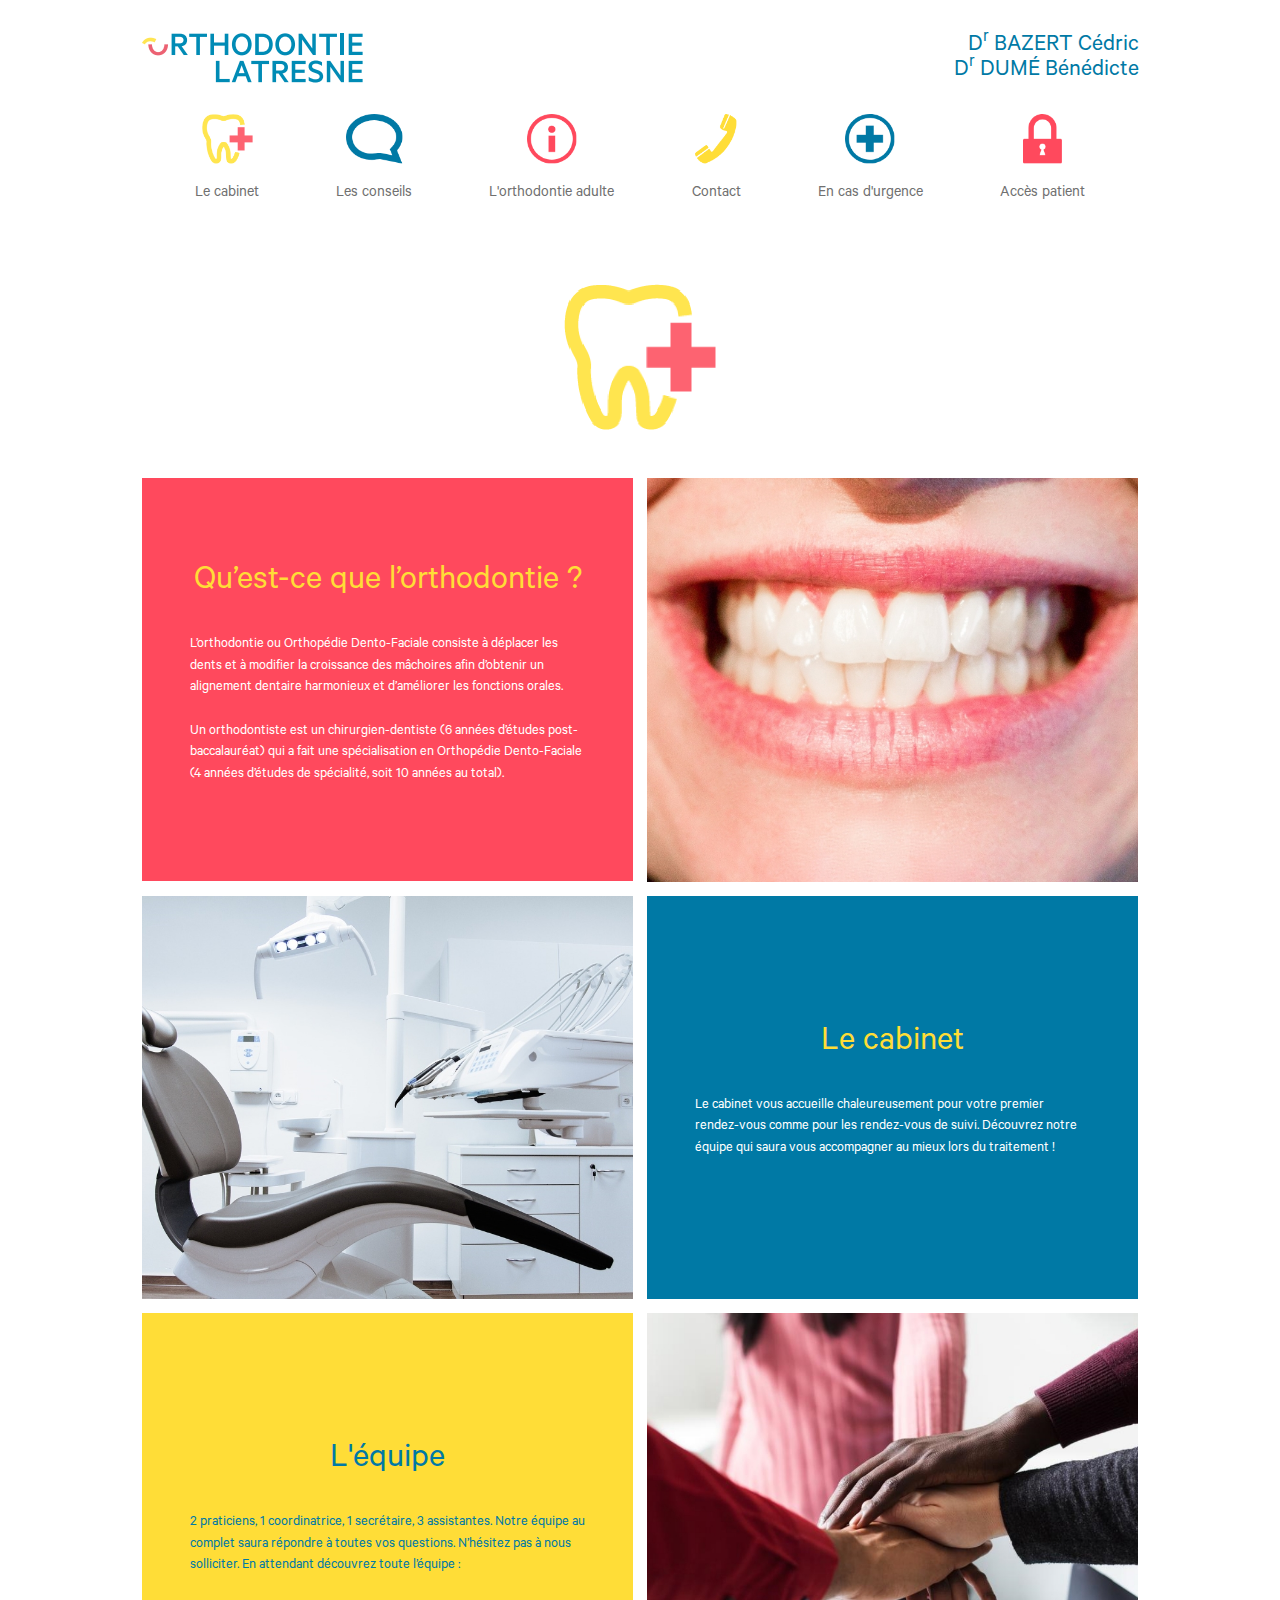
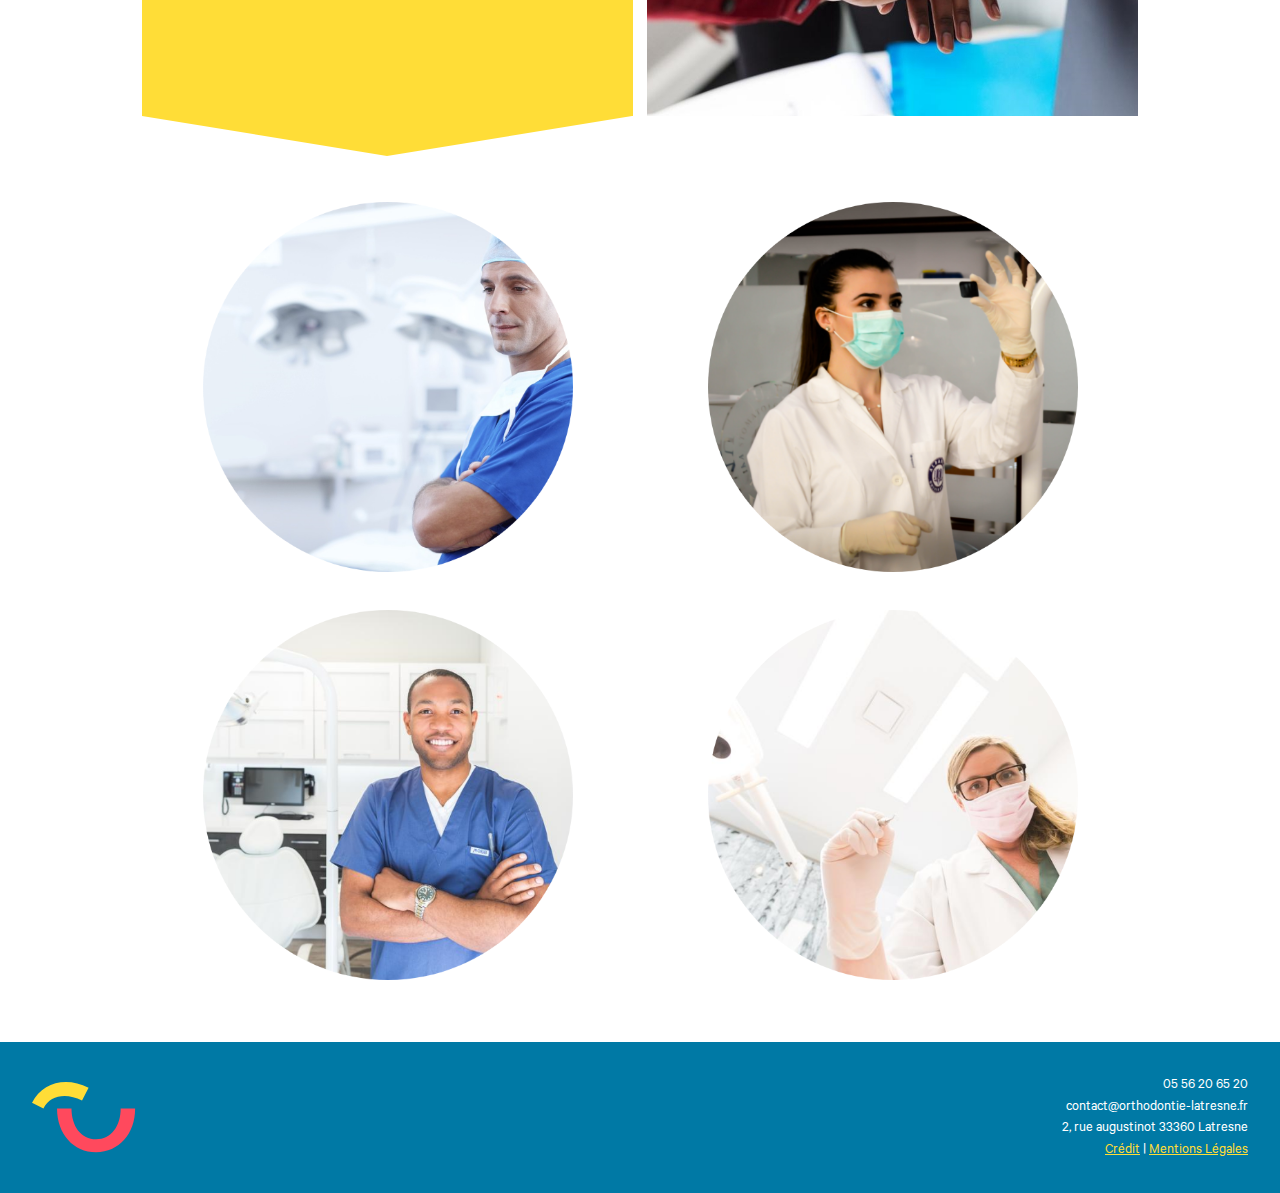
==== commit 99926985: "V0.9" ====
--- a/cabinet.html
+++ b/cabinet.html
@@ -270,7 +270,7 @@
 
 
 
-
+<!--
     <div class="col-lg-6 text-center ligne mt-4" ontouchstart="this.classList.toggle('hover');">
       <div class="flip-container">
        <div class="flipper">
@@ -299,10 +299,54 @@
        </div>
      </div>
     </div>
+-->
+
+    <div class="col-lg-6 text-center ligne mt-4" ontouchstart="this.classList.toggle('hover');">
+      <div class="flip-container">
+       <div class="flipper">
+
+         <div class="front" >
+          <img src="img/equipe1.png" alt="">  
+        </div>
+
+         <div class="back">
+         
+                      <div class="box"> 
+              <div class="content" id="circleblue">
+      <h2 class="jaune">Dr Cédric Bazert</h2>
+      <p >
+        <span>Orthodontiste <br>
+        Chirurgien-Dentiste Spécialiste  <br>
+        Qualifié en orthopédie dento-faciale  <br>
+        Orthodontie de l’enfant et de l’adulte  <br>
+        Orthodontie linguale  <br></span>
+        Certificat d’Études Cliniques Spéciale  <br>
+        Mention Orthodontie  <br>
+        Certificat d’Études Supérieures d’Orthodontie  <br>
+        Maître de Conférence des Universités  <br>
+        Praticien Hospitalier <br>
+      </p>
+              </div>
+            </div>
+
+
+          </div>
+
+       </div>
+     </div>
+    </div>
+
+
+
         <div class="col-lg-6 text-center ligne mt-4" ontouchstart="this.classList.toggle('hover');">
       <div class="flip-container">
        <div class="flipper">
          <div class="front" >
+          <img src="img/equipe2.png" alt=""> 
+            </div> 
+        
+         <div class="back">
+               
             <div class='box'> 
               <div class='content' id="circlered">
       <h2 class="jaune">Dr Bénédicte Dumé</h2>
@@ -315,12 +359,8 @@
         Certificat d’Études Cliniques Spéciale  <br>
         Mention Orthodontie  <br>
         Certificat d’Études Supérieures d’Orthodontie  <br>
-      </p>
-              </div>
-            </div> 
-        </div>
-         <div class="back">
-          <img src="img/equipe2.png" alt="">        
+      </p></div>
+              </div>  
           </div>
        </div>
      </div>
@@ -331,17 +371,18 @@
       <div class="flip-container">
        <div class="flipper">
          <div class="front" >
-            <div class='box'> 
+<img src="img/equipe3.png" alt="">    
+        </div>
+         <div class="back">
+          
+                      <div class='box'> 
               <div class='content' id="circlejaune">
                 <h2>Angélique</h2>
                 <p class="bleu">
                 <span>Assistante</span>
               </p>
               </div>
-            </div> 
-        </div>
-         <div class="back">
-          <img src="img/equipe3.png" alt="">        
+            </div>     
           </div>
        </div>
      </div>
@@ -350,15 +391,16 @@
       <div class="flip-container">
        <div class="flipper">
          <div class="front" >
-            <div class='box'> 
+            <img src="img/equipe4.png" alt="">   
+        </div>
+         <div class="back">
+           
+          <div class='box'> 
               <div class='content' id="circleblue">
                  <h2 class="jaune">Angélique</h2>
                 <span>Assistante</span>
               </div>
-            </div> 
-        </div>
-         <div class="back">
-          <img src="img/equipe4.png" alt="">        
+            </div>     
           </div>
        </div>
      </div>
--- a/style.css
+++ b/style.css
@@ -489,23 +489,35 @@
 		top: 0;
 		left: 0;
 		width: 100%;
+			-webkit-transition: all 1s; /* Safari prior 6.1 */
+	transition: all 1s;
+}
 
 	}
 
 	/* front pane, placed above back */
 	.front {
+
 		z-index: 2;
 		/* for firefox 31 */
 		transform: rotateY(0deg);
-		/*	background-color: red;*/
+		
 	}
 
 	/* back, initially hidden pane */
 	.back {
+	/*	backface-visibility: hidden;*/
+z-index: 1;
 		transform: rotateY(180deg);
+
 	}
 
 	.back img{
+		width: 80%; 
+		margin: 0 auto;
+	}
+
+		.front img{
 		width: 80%; 
 		margin: 0 auto;
 	}
@@ -547,13 +559,19 @@
 }
 .box{
 	position: relative;
-	width: 80%;		/* desired width */
+	/* width: 100%;*/
+		width: 80%;	 
 	margin: 0 auto;
+padding-right: 0!important;
+padding-left: 0!important;
 }
 .box:before{
 	content: "";
 	display: block;
 	padding-top: 100%; 	/* initial ratio of 1:1*/
+	/*background-color: red;
+	width: 100%;
+	height: 200px;*/
 }
 .content{
 	position:  absolute;
@@ -561,6 +579,8 @@
 	left: 0;
 	bottom: 0;
 	right: 0;
+	padding-right: 0!important;
+padding-left: 0!important;
 
 }
 
@@ -583,7 +603,7 @@
 #sousmenuconseils a {
 	padding-right: 0px;
 	/*padding-left: 30px;*/
-	font-size: 2rem;
+	font-size: 1.5rem;
 	font-weight: 200;
 }
 
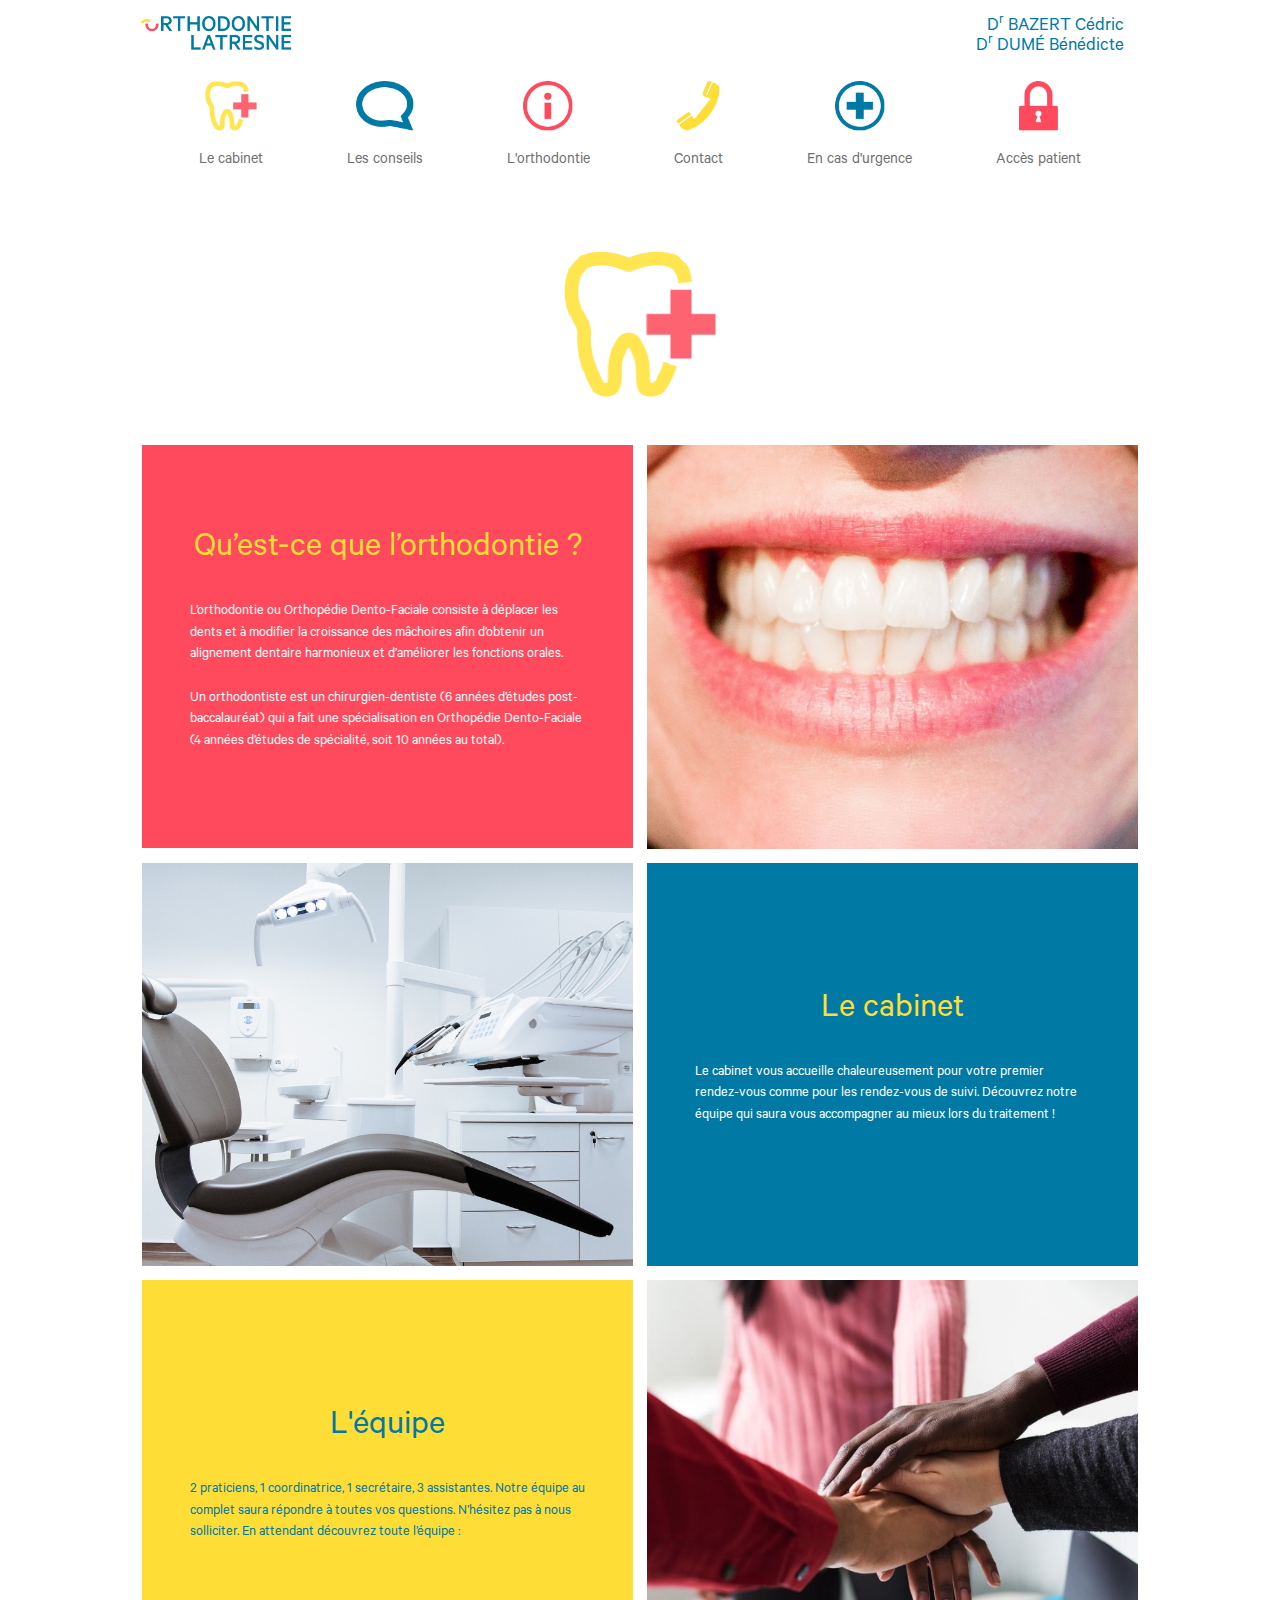
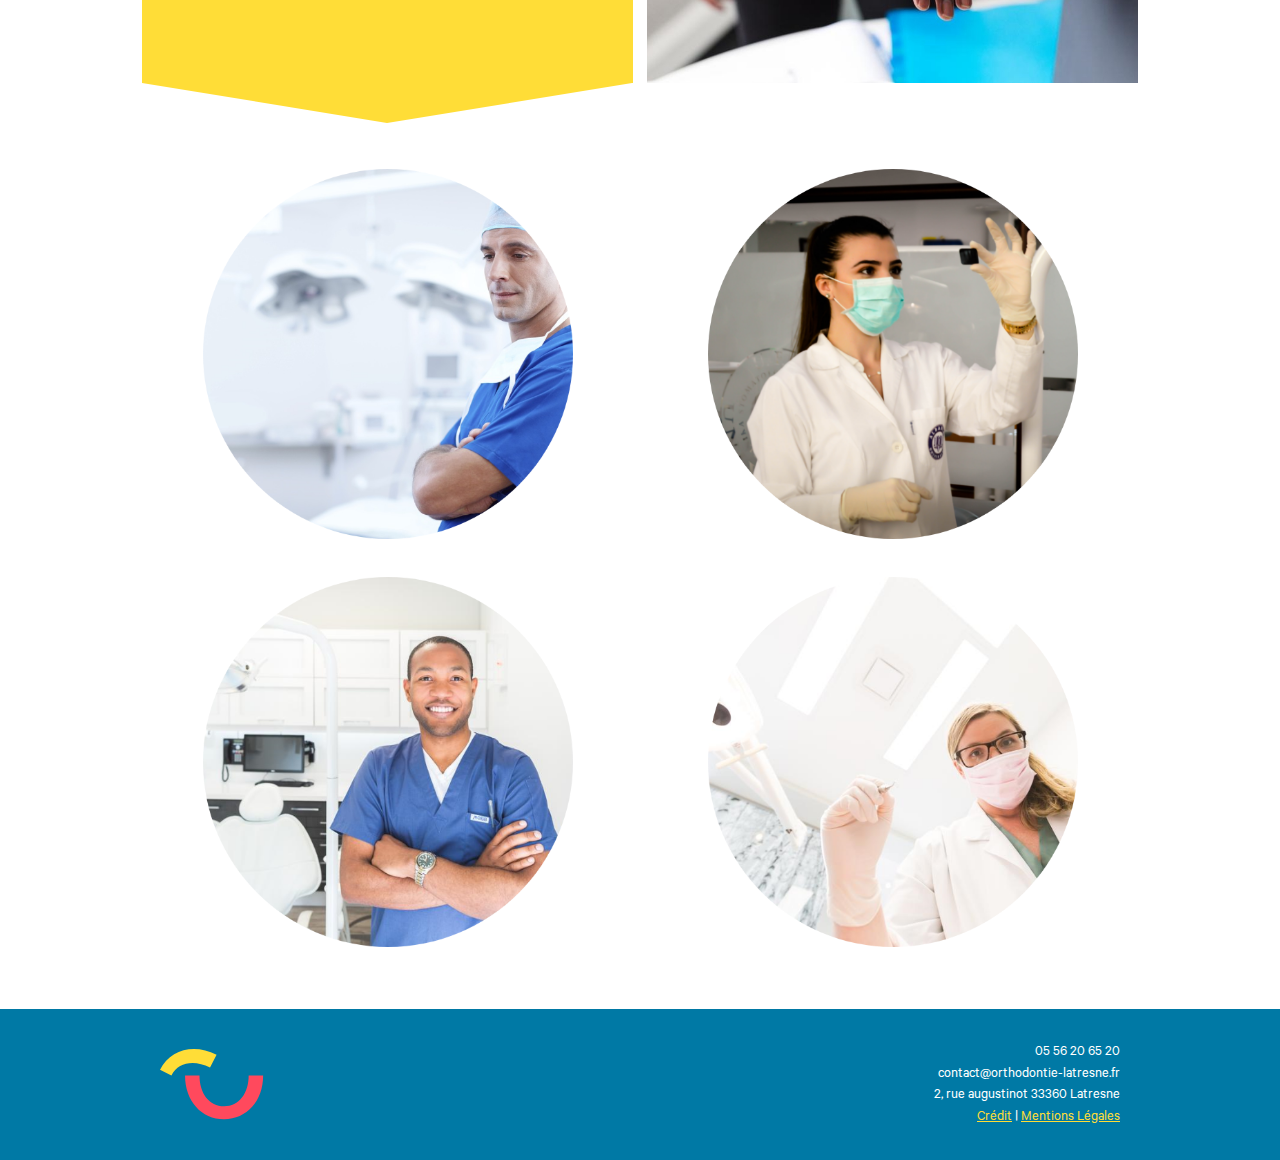
==== commit e485bf53: "V0.93" ====
--- a/cabinet.html
+++ b/cabinet.html
@@ -27,56 +27,13 @@
 
 <header class="d-none fixed-top animated fadeInDown" id="top"> <!--  sticky-top-->
 
-  <div class="container-fluid">
+  <div class="container-fluid" style="margin-bottom: .5rem;">
     <div class="row">
-      <div class="col-6">
-	     <a class="navbar-brand" href="index.html"><img src="logo.png" alt="Orhodontie Latresne"></a>
+      <div class="col-md-2 col-4" style="padding:0;">
+	     <a class="navbar-brand" href="index.html"><img src="img/logo-hp.png" alt="Orhodontie Latresne"></a> <!-- logo.png -->
      </div>
- <!--   <div class="col-6 p-0">
-
-<nav class="navbar navbar-scroll d-none"> 
-
-  <div class="navbar-collapse" id="navbarSupportedContent"> 
-    <ul class="navbar-nav"> 
-
-      <li class="nav-item">
-        <a class="nav-link" href="cabinet.html">
-          <img src="img/menu_cabinet.png" alt="Le cabinet"><span class="texte-menu"><br>Le cabinet</span>
-      </a>
-      </li>
-      <li class="nav-item">
-        <a class="nav-link" href="conseils.html">
-          <img src="img/menu_conseils.png" alt="Les conseils"><span class="texte-menu"><br>Les conseils</span>
-      </a>
-      </li>
-      <li class="nav-item">
-        <a class="nav-link" href="ortho.html">
-          <img src="img/menu_ortho.png" alt="L'orthodontie adulte" ><span class="texte-menu"><br>L'orthodontie adulte</span>
-      </a>
-      </li>
-      <li class="nav-item">
-        <a class="nav-link" href="contact.html">
-          <img src="img/menu_contact.png" alt="Contact" ><span class="texte-menu"><br>Contact</span>
-      </a>
-      </li>
-      <li class="nav-item">
-        <a class="nav-link" href="urgence.html">
-          <img src="img/menu_urgence.png" alt="En cas d'urgence" ><span class="texte-menu"><br>En cas d'urgence</span>
-        </a>
-      </li>   
-      <li class="nav-item">
-        <a class="nav-link" href="acces.html">
-          <img src="img/menu_patient.png" alt="Accès patient" ><span class="texte-menu"><br>Accès patient</span>
-        </a>
-      </li>         
-
-    </ul>
-  </div>
-</nav>
-
-
-     </div>-->
-	   <div class="col-6 docteurs">
+
+	   <div class="col-md-4 offset-md-6 offset-2 col-6 docteurs">
        D<sup>r</sup> BAZERT Cédric <br>
        D<sup>r</sup> DUMÉ Bénédicte
 	   </div>
@@ -111,7 +68,7 @@
       </li>
       <li class="nav-item">
         <a class="nav-link" href="ortho.html">
-          <img src="img/menu_ortho.png" alt="L'orthodontie adulte" ><span class="texte-menu"><br>L'orthodontie adulte</span>
+          <img src="img/menu_ortho.png" alt="L'orthodontie adulte" ><span class="texte-menu"><br>L'orthodontie</span>
       </a>
       </li>
       <li class="nav-item">
@@ -129,23 +86,10 @@
           <img src="img/menu_patient.png" alt="Accès patient" ><span class="texte-menu"><br>Accès patient</span>
         </a>
       </li>         
-    <!--  <li class="nav-item dropdown">
-        <a class="nav-link dropdown-toggle" href="#" id="navbarDropdown" role="button" data-toggle="dropdown" aria-haspopup="true" aria-expanded="false">
-          Dropdown
-        </a>
-        <div class="dropdown-menu" aria-labelledby="navbarDropdown">
-          <a class="dropdown-item" href="#">Action</a>
-          <a class="dropdown-item" href="#">Another action</a>
-          <div class="dropdown-divider"></div>
-          <a class="dropdown-item" href="#">Something else here</a>
-        </div>
-      </li> -->
+
 
     </ul>
-   <!-- <form class="form-inline my-2 my-lg-0">
-      <input class="form-control mr-sm-2" type="search" placeholder="Search" aria-label="Search">
-      <button class="btn btn-outline-success my-2 my-sm-0" type="submit">Search</button>
-    </form>-->
+
   </div>
 </nav>
 
@@ -268,40 +212,7 @@
   <div class="row mb-5">
 
 
-
-
-<!--
-    <div class="col-lg-6 text-center ligne mt-4" ontouchstart="this.classList.toggle('hover');">
-      <div class="flip-container">
-       <div class="flipper">
-         <div class="front" >
-            <div class='box'> 
-              <div class='content' id="circleblue">
-      <h2 class="jaune">Dr Cédric Bazert</h2>
-      <p >
-        <span>Orthodontiste <br>
-        Chirurgien-Dentiste Spécialiste  <br>
-        Qualifié en orthopédie dento-faciale  <br>
-        Orthodontie de l’enfant et de l’adulte  <br>
-        Orthodontie linguale  <br></span>
-        Certificat d’Études Cliniques Spéciale  <br>
-        Mention Orthodontie  <br>
-        Certificat d’Études Supérieures d’Orthodontie  <br>
-        Maître de Conférence des Universités  <br>
-        Praticien Hospitalier <br>
-      </p>
-              </div>
-            </div> 
-        </div>
-         <div class="back">
-          <img src="img/equipe1.png" alt="">        
-          </div>
-       </div>
-     </div>
-    </div>
--->
-
-    <div class="col-lg-6 text-center ligne mt-4" ontouchstart="this.classList.toggle('hover');">
+    <div class="col-md-6 text-center ligne mt-4" ontouchstart="this.classList.toggle('hover');">
       <div class="flip-container">
        <div class="flipper">
 
@@ -338,7 +249,7 @@
 
 
 
-        <div class="col-lg-6 text-center ligne mt-4" ontouchstart="this.classList.toggle('hover');">
+        <div class="col-md-6 text-center ligne mt-4" ontouchstart="this.classList.toggle('hover');">
       <div class="flip-container">
        <div class="flipper">
          <div class="front" >
@@ -367,7 +278,7 @@
     </div>
 
 
-    <div class="col-lg-6 text-center ligne mt-4" ontouchstart="this.classList.toggle('hover');">
+    <div class="col-md-6 text-center ligne mt-4" ontouchstart="this.classList.toggle('hover');">
       <div class="flip-container">
        <div class="flipper">
          <div class="front" >
@@ -387,7 +298,7 @@
        </div>
      </div>
     </div>
-        <div class="col-lg-6 text-center ligne mt-4" ontouchstart="this.classList.toggle('hover');">
+        <div class="col-md-6 text-center ligne mt-4" ontouchstart="this.classList.toggle('hover');">
       <div class="flip-container">
        <div class="flipper">
          <div class="front" >
--- a/style.css
+++ b/style.css
@@ -1,7 +1,7 @@
 /*
 Theme Name: Orthodontie Lastresne
-Theme URI: http://understrap.com
-Author: Holger Koenemann
+Theme URI: 
+Author: 
 Author URI: http://www.holgerkoenemann.de
 GitHub Theme URI: https://github.com/understrap/understrap
 Description: Combination of Automattic´s _s theme and Bootstrap 4. Made as a solid starting point for your next theme project and WordPress website. Use it as starter theme or as a parent theme. It is up to you. Including Font Awesome support, built-in widget slider and much more you need for basic websites. IMPORTANT: All developer dependencies are not bundled with this install file. Just download the .zip, extract it and run "npm install" and "gulp copy-assets" inside the extracted /understrap folder.
@@ -80,12 +80,19 @@
 
 	header .container-fluid{
 
+		/*padding: 0;*/
+		max-width: 80%;
+		/*margin: 0 auto;*/
+	} 
+	header.hp .row{
+		align-items: flex-end;
+	/*align-items: center;*/
 		padding: 0;
-		max-width: 80%;
-		margin: 0 auto;
-	} 
-	header .row{
-		align-items: center;
+	}
+
+		header .row{
+	
+	align-items: flex-start;
 		padding: 0;
 	}
 
@@ -98,13 +105,37 @@
 		max-width: 80%;
 		margin: 0 auto;
 	}
+
+	.navbar-brand{
+		padding-top: 0;
+		padding-bottom: 0;
+
+	}
+	.navbar-brand img{
+
+		vertical-align: top;
+	}
+
+		.hp .navbar-brand{
+		padding-top: .3125rem;
+		padding-bottom: .3125rem;
+	}
+
+	
 
 	.docteurs{
 		/*display: inline;*/
 		text-align: right;
 		color: #0079A5;
-		font-size: 1.5rem;
+		/*font-size: 1.5rem;*/
+		font-size: 1.5vw;
 		line-height: 1.06;
+
+	}
+	.hp .docteurs{
+		/*font-size: 2.1rem;*/
+font-size: 2.5vw;
+line-height: 1.02;
 
 	}
 
@@ -194,11 +225,17 @@
 font-size: .9rem;
 }
 
+footer.inverse{
+	background-color: #fff;
+
+}
+
 footer .container-fluid{
 	background-color: #0079A5;
 	justify-content: space-between;
 	/*color: #0079A5;*/
 	padding: 2rem;
+	width: 80%;
 
 }
 
@@ -241,6 +278,15 @@
 	text-decoration: none;
 }
 
+
+
+.bienvenue{
+max-width: 80%; 
+padding-bottom: 3rem; 
+padding-top: 3rem; 
+margin-bottom: 3rem;
+margin-top: 3rem;
+}
 
 #cabinet {
 	/*text-align: center;*/
@@ -319,20 +365,32 @@
 }
 
 #cabinet h2 {
-	font-size: 1.6rem;
+	/*font-size: 1.6rem;*/
+	font-size: 2vw;
 	color: #FF495D;
-	margin-top: 2.2rem;
-	margin-bottom: 1.2rem;
+	margin-top: 2rem;
+	margin-bottom: 1rem;
 }
 
 
 #cabinet p {
 	font-size: 0.9rem;
+	/*font-size: 1.5vw;*/
 	font-weight: 200;
-}
-
-#cabinet p span{
-	font-size: 1.1rem;
+
+}
+
+
+
+#cabinet .content p {
+	/*font-size: 0.9rem;*/
+	font-size: 1vw;
+	font-weight: 200;
+
+}
+
+#cabinet .content p span{
+	font-size: 1.2vw;
 	font-weight: 200;
 	line-height: 1.2rem;
 }
@@ -361,41 +419,41 @@
 
 .popup{
 
-    position: fixed;
-    width: 100%;
-    height:100%;
-    background-color: rgba(4, 4, 21, .3);
-
-    padding-left: 20%;
-    padding-right: 20%;
-    top: 0;
-     padding-top: 10%;
-   
-    display: none;
-    z-index: 50000;
-    	transition: all .3s ease-out;
-    -webkit-transition:all .3s ease-out;
-    -o-transition:all .3s ease-out;
-    -moz-transition:all .3s ease-out;
-    -ms-transition:all .3s ease-out;
-
- 
-    
+	position: fixed;
+	width: 100%;
+	height:100%;
+	background-color: rgba(4, 4, 21, .3);
+
+	padding-left: 20%;
+	padding-right: 20%;
+	top: 0;
+	padding-top: 10%;
+
+	display: none;
+	z-index: 50000;
+	transition: all .3s ease-out;
+	-webkit-transition:all .3s ease-out;
+	-o-transition:all .3s ease-out;
+	-moz-transition:all .3s ease-out;
+	-ms-transition:all .3s ease-out;
+
+
+
 }
 
 .popupcontent{
-position: relative;
+	position: relative;
 	/*background-color: #F0F0EF;*/
-     margin : 0 auto;
-    padding-top: 1.5rem;
-    padding-bottom: 1.5rem;
-    padding-left: 3rem;
-    padding-right: 3rem;
-    color: #fff;
-    box-shadow: 0px 0px 30px rgba(0, 0, 0, 0.5); 
-    overflow: auto;
-    max-height: 80%;
-    
+	margin : 0 auto;
+	padding-top: 1.5rem;
+	padding-bottom: 1.5rem;
+	padding-left: 3rem;
+	padding-right: 3rem;
+	color: #fff;
+	box-shadow: 0px 0px 30px rgba(0, 0, 0, 0.5); 
+	overflow: auto;
+	max-height: 80%;
+
 }
 
 .popupcontent h3{
@@ -408,37 +466,37 @@
 }
 
 .popupcontent.mentions, .popupcontent.credits{
-background-color: #0079A5;
+	background-color: #0079A5;
 
 }
 
 .fermernl{
 
-position: absolute;
-top: 10px;
-right:10px;
+	position: absolute;
+	top: 10px;
+	right:10px;
 
 }
 
 .btnfermernl{
-    background-color: transparent;
-   /* background-image: url('img/fermerpopup.png');*/
-     color: #FF495D;
-     font-size: 2.1rem;
-     border: none;
-     	-webkit-transition: all 1s; /* Safari prior 6.1 */
+	background-color: transparent;
+	/* background-image: url('img/fermerpopup.png');*/
+	color: #FF495D;
+	font-size: 2.1rem;
+	border: none;
+	-webkit-transition: all 1s; /* Safari prior 6.1 */
 	transition: all 1s;
 	cursor: pointer;
 }
 
 
 .btnfermernl:hover{
-  /* background-color: #fff;*/
-     color: #fff;
-     /*opacity: .5;*/
-        border: none;
-        outline: none;
-     	-webkit-transition: all 1s; /* Safari prior 6.1 */
+	/* background-color: #fff;*/
+	color: #fff;
+	/*opacity: .5;*/
+	border: none;
+	outline: none;
+	-webkit-transition: all 1s; /* Safari prior 6.1 */
 	transition: all 1s;
 
 }
@@ -483,44 +541,45 @@
 
 	/* hide back of pane during swap */
 	.front, .back {
-		backface-visibility: hidden;
-
+		/*backface-visibility: hidden;
+		-webkit-backface-visibility: hidden;*/
+		 -webkit-backface-visibility: hidden;
+  		backface-visibility: hidden;
 		position: absolute;
 		top: 0;
 		left: 0;
 		width: 100%;
-			-webkit-transition: all 1s; /* Safari prior 6.1 */
-	transition: all 1s;
-}
-
-	}
-
-	/* front pane, placed above back */
-	.front {
-
-		z-index: 2;
-		/* for firefox 31 */
-		transform: rotateY(0deg);
-		
-	}
-
-	/* back, initially hidden pane */
-	.back {
+		-webkit-transition: all 1s; /* Safari prior 6.1 */
+		transition: all 1s;
+	}
+
+}
+
+/* front pane, placed above back */
+.front {
+
+	z-index: 2;
+	/* for firefox 31 */
+	transform: rotateY(0deg);
+
+}
+
+/* back, initially hidden pane */
+.back {
 	/*	backface-visibility: hidden;*/
-z-index: 1;
-		transform: rotateY(180deg);
-
-	}
-
-	.back img{
-		width: 80%; 
-		margin: 0 auto;
-	}
-
-		.front img{
-		width: 80%; 
-		margin: 0 auto;
-	}
+	/*z-index: 1;*/
+	transform: rotateY(180deg);
+}
+
+.back img{
+	width: 80%; 
+	margin: 0 auto;
+}
+
+.front img{
+	width: 80%; 
+	margin: 0 auto;
+}
 
       /*   .circle:before {
   content: ' \25CF';
@@ -539,8 +598,8 @@
    flex-direction: column;
    justify-content: center;
 }
-  #circleblue {
-  	background: #0079A5;
+#circleblue {
+	background: #0079A5;
    /* width: 200px;
    height: 200px;*/
    border-radius: 50%;
@@ -548,8 +607,8 @@
    flex-direction: column;
    justify-content: center;
 }
-  #circlejaune {
-  	background: #FFDD37;
+#circlejaune {
+	background: #FFDD37;
    /* width: 200px;
    height: 200px;*/
    border-radius: 50%;
@@ -560,10 +619,10 @@
 .box{
 	position: relative;
 	/* width: 100%;*/
-		width: 80%;	 
+	width: 80%;	 
 	margin: 0 auto;
-padding-right: 0!important;
-padding-left: 0!important;
+	padding-right: 0!important;
+	padding-left: 0!important;
 }
 .box:before{
 	content: "";
@@ -580,7 +639,7 @@
 	bottom: 0;
 	right: 0;
 	padding-right: 0!important;
-padding-left: 0!important;
+	padding-left: 0!important;
 
 }
 
@@ -773,15 +832,15 @@
  transition: all 1s;*/
 }
 
-        .arrow-downjaune2 {
-        	width: 0; 
-        	height: 0; 
-        	border-left: 200px solid transparent;
-        	border-right: 200px solid transparent;
-        	padding: 0!important;
-        	border-top: 40px solid #FFDD37;
-        	position: absolute;
-        	bottom: -40px;
+.arrow-downjaune2 {
+	width: 0; 
+	height: 0; 
+	border-left: 200px solid transparent;
+	border-right: 200px solid transparent;
+	padding: 0!important;
+	border-top: 40px solid #FFDD37;
+	position: absolute;
+	bottom: -40px;
 
  /* -webkit-transition: all 1s;
  transition: all 1s;*/
@@ -793,6 +852,10 @@
 	max-width: 80%;
 	margin: 0 auto;
 }
+
+
+
+
 
 #conseils .blocrouge {
 	background-color: #FF495D; 
@@ -842,7 +905,17 @@
 	font-weight: 200;
 }
 
-
+#conseils .carte{
+	font-size: 2.5vw; /*2.2rem;*/
+}
+
+@media (max-width: 576px){
+#conseils .carte{
+	font-size: 4vw; /*2.2rem;*/
+}
+
+
+}
 
 .video-responsive{
 	overflow:hidden;
@@ -917,86 +990,90 @@
         	margin: 0 auto;
         }
 
+        #ortho .imgrond{
+max-width: 70%;
+}
+
        /* #ortho div {
         	padding-right: 7px;
         	padding-left: 7px;
 
 
-        }*/
-        #ortho .ligne {
-        	margin-bottom: 14px;
-        	padding-right: 7px;
-        	padding-left: 7px;
-
-        }
-
-        #ortho .blocblanc {
-        	background-color: #FFf; 
-        	/*max-width:503px; */
-        	height: 100%; 
-        	width: 100%; 
-        	padding: 3rem;
-        	float: right;
-        	overflow: auto;
-        	display: flex;
-        	flex-direction: column;
-        	justify-content: center;
-        }
-        #ortho .bloctransparent {
-
-        	height: 100%; 
-        	width: 100%; 
-        	padding: 3rem;
-        	float: right;
-        	overflow: auto;
-        	display: flex;
-        	flex-direction: column;
-        	justify-content: center;
-        }
-        #ortho .bgbleu{
-        	background-color: #0079A5;
-        	overflow: auto;
-
-        }
-
-        #ortho .bgbleu p, #ortho .bgbleu h1{
-
-        	color: white;
-
-        }
-
-
-        #ortho h1 {
-        	font-size: 2.2rem;
-        	color: #FF495D;
-        	text-align: center;
-        	margin-bottom: 2rem;
-        }
-
-        #ortho h2 {
-        	font-size: 1.6rem;
-        	color: #FF495D;
-        	margin-top: 2.2rem;
-        	margin-bottom: 1.2rem;
-        }
-
-
-        #ortho p {
-        	font-size: 0.9rem;
-        	font-weight: 200;
-        	color: #0079A5;
-        }
-
-
-        .arrow-downblanc {
-        	width: 0; 
-        	height: 0; 
-        	border-left: 200px solid transparent;
-        	border-right: 200px solid transparent;
-        	padding: 0!important;
-        	border-top: 40px solid #FFF;
-        	position: absolute;
-        	bottom: -40px;
+        	}*/
+        	#ortho .ligne {
+        		margin-bottom: 14px;
+        		padding-right: 7px;
+        		padding-left: 7px;
+
+        	}
+
+        	#ortho .blocblanc {
+        		background-color: #FFf; 
+        		/*max-width:503px; */
+        		height: 100%; 
+        		width: 100%; 
+        		padding: 3rem;
+        		float: right;
+        		overflow: auto;
+        		display: flex;
+        		flex-direction: column;
+        		justify-content: center;
+        	}
+        	#ortho .bloctransparent {
+
+        		height: 100%; 
+        		width: 100%; 
+        		padding: 3rem;
+        		float: right;
+        		overflow: auto;
+        		display: flex;
+        		flex-direction: column;
+        		justify-content: center;
+        	}
+        	#ortho .bgbleu{
+        		background-color: #0079A5;
+        		overflow: auto;
+
+        	}
+
+        	#ortho .bgbleu p, #ortho .bgbleu h1{
+
+        		color: white;
+
+        	}
+
+
+        	#ortho h1 {
+        		font-size: 2.2rem;
+        		color: #FF495D;
+        		text-align: center;
+        		margin-bottom: 2rem;
+        	}
+
+        	#ortho h2 {
+        		font-size: 1.6rem;
+        		color: #FF495D;
+        		margin-top: 2.2rem;
+        		margin-bottom: 1.2rem;
+        	}
+
+
+        	#ortho p {
+        		font-size: 0.9rem;
+        		font-weight: 200;
+        		color: #0079A5;
+        	}
+
+
+        	.arrow-downblanc {
+        		width: 0; 
+        		height: 0; 
+        		border-left: 200px solid transparent;
+        		border-right: 200px solid transparent;
+        		padding: 0!important;
+        		border-top: 40px solid #FFF;
+        		position: absolute;
+        		bottom: -40px;
 
  /* -webkit-transition: all 1s;
  transition: all 1s;*/
@@ -1018,6 +1095,11 @@
 }
 #contact .ligne {
 	margin-bottom: 14px;
+}
+
+#contact .blocmaps {
+padding: 0;
+
 }
 
 #contact .blocrouge {
@@ -1198,95 +1280,152 @@
 
 /*.box{
 	width: 90%;	
-}*/
-
-.popup{
-	padding-left: 10%;
-	padding-right: 10%;
-}
-
-#cabinet p span{
-	font-size: .9rem;
-}
-
-		.navbar-nav{
-			max-width: 95%;
-		}
+	}*/
+
+
+
+#cabinet h2 {
+	margin-top: 1rem;
+	margin-bottom: 0.5rem;
+}
+
+
+
+	.popup{
+		padding-left: 10%;
+		padding-right: 10%;
+	}
+
+	/*#cabinet p span{
+		font-size: .9rem;
+	}*/
+
+	.navbar-nav{
+		max-width: 95%;
+	}
 		/*header .container-fluid{
 			max-width: 95%;
-		}*/
-		.docteurs{
-			font-size: 1rem;
+			}*/
+		
+
+		/*	.docteurs{
+				font-size: 1rem;
+			}
+*/
+
+			
+			/*	.hp .docteurs{
+		font-size: 1.1rem;
+
+
+	}*/
+
+			#cabinet h1 {
+				font-size: 1.5rem;
+
+				margin-bottom: 1rem;
+			}
+
+			/*#cabinet p {
+				font-size: 0.8rem;
+
+			}
+*/
+
 		}
 
-		#cabinet h1 {
-			font-size: 1.5rem;
-
-			margin-bottom: 1rem;
-		}
-
-		#cabinet p {
-			font-size: 0.8rem;
-
-		}
-
-
-	}
-
-	@media (max-width: 700px){
+		@media (max-width: 768px){ /* 700 ????*/
 /*
 html{
 	font-size: 80%;
-}*/
-
-		.texte-menu{
-			display: none;
-		}
-
-		#conseils .blocrouge{
-			padding: 1rem;
-		}
-		#conseils h1{
-			font-size: 1.8rem;
-			margin-bottom: 1rem;
-		}
-
-		header{
-			max-width: 100%;
-		}
-
-
-
-		.navbar-nav .nav-link{
-			padding-left: 5px;
-		}
-
-		#cabinet .blocrouge{
-			padding: 1rem;
-		}
-		#cabinet .blocjaune{
-			padding: 1rem;
-		}
-		#cabinet .blocbleu{
-			padding: 1rem;
-		}
-
-		.bgjaune{
-			padding: 1rem;
-		}
-
-		.bgbleu{
-			padding: 1rem;
-		}
-		.bgrouge{
-			padding: 1rem;
-		}
-
-		#sousmenuconseils a{
-			font-size: 1.2rem;
-		}
-
-	}
+	}*/
+
+
+
+#cabinet h2 {
+	font-size: 4vw;
+	color: #FF495D;
+	margin-top: 2rem;
+	margin-bottom: 1rem;
+}
+
+
+#cabinet p {
+	font-size: 2.4vw;
+	font-weight: 200;
+
+}
+
+#cabinet p span{
+	font-size: 3vw;
+	font-weight: 200;
+	line-height: 1.2rem;
+}
+
+
+
+.docteurs{
+		/*font-size: 1rem;*/
+		font-size: 2.5vw;
+
+	}
+
+		.hp .docteurs{
+		/*font-size: 1rem;*/
+		font-size: 3.5vw;
+
+	}
+
+
+
+	.texte-menu{
+		display: none;
+	}
+
+	#conseils .blocrouge{
+		padding: 1rem;
+	}
+	#conseils h1{
+		font-size: 1.8rem;
+		margin-bottom: 1rem;
+	}
+
+	header{
+		max-width: 100%;
+	}
+
+
+
+	.navbar-nav .nav-link{
+		padding-left: 5px;
+	}
+
+	#cabinet .blocrouge{
+		padding: 1rem;
+	}
+	#cabinet .blocjaune{
+		padding: 1rem;
+	}
+	#cabinet .blocbleu{
+		padding: 1rem;
+	}
+
+	.bgjaune{
+		padding: 1rem;
+	}
+
+	.bgbleu{
+		padding: 1rem;
+	}
+	.bgrouge{
+		padding: 1rem;
+	}
+
+	#sousmenuconseils a{
+		font-size: 1.2rem;
+	}
+
+}
 
 
 
@@ -1294,57 +1433,64 @@
 
 @media (max-width: 600px){
 
-#ortho h1{
-	font-size: 1.5rem;
-}
-
-.box{
-	width: 90%;	
-}
-
-.docteurs{
-	font-size: .8rem;
-}
-
-#hp, #cabinet, #ortho .container-fluid, #conseils, #contact, #sousmenuconseils, header .container-fluid{
-	max-width: 100%;
-
-}
-		.navbar{
-			max-width: 100%;
-			padding: 0;
-			padding-bottom: 10px;
-		}
-
-#conseils .ligne2, #conseils #videos{
-	padding-right: 11px;
-	padding-left: 11px;
-	margin-bottom: 8px;
-}
-
-       #ortho .ligne {
-        	margin-bottom: 14px;
-     	padding-right: 15px;
-	padding-left: 15px;
-
-        }
-
-
-.popup{
-
-	font-size: 80%;
-}
-
-}
-
-
-
-
-
-
-
-
-	@media (min-width: 1024px){
+		.hp .docteurs{
+		/*font-size: 1rem;*/
+		font-size: 5vw;
+
+	}
+
+
+	#ortho h1{
+		font-size: 1.5rem;
+	}
+
+	.box{
+		width: 90%;	
+	}
+
+	.docteurs{
+		font-size: .8rem;
+	}
+
+	#hp, #cabinet, #ortho .container-fluid, #conseils, #contact, #sousmenuconseils, header .container-fluid{
+		max-width: 100%;
+
+	}
+	.navbar{
+		max-width: 100%;
+		padding: 0;
+		padding-bottom: 10px;
+	}
+
+	#conseils .ligne2, #conseils #videos{
+		padding-right: 11px;
+		padding-left: 11px;
+		margin-bottom: 8px;
+	}
+
+	#ortho .ligne {
+		margin-bottom: 14px;
+		padding-right: 15px;
+		padding-left: 15px;
+
+	}
+
+
+	.popup{
+
+		font-size: 80%;
+	}
+
+}
+
+
+
+
+
+
+
+
+@media (min-width: 1024px){
 
 /*#fichesconseils{
 	max-width: 80%;
